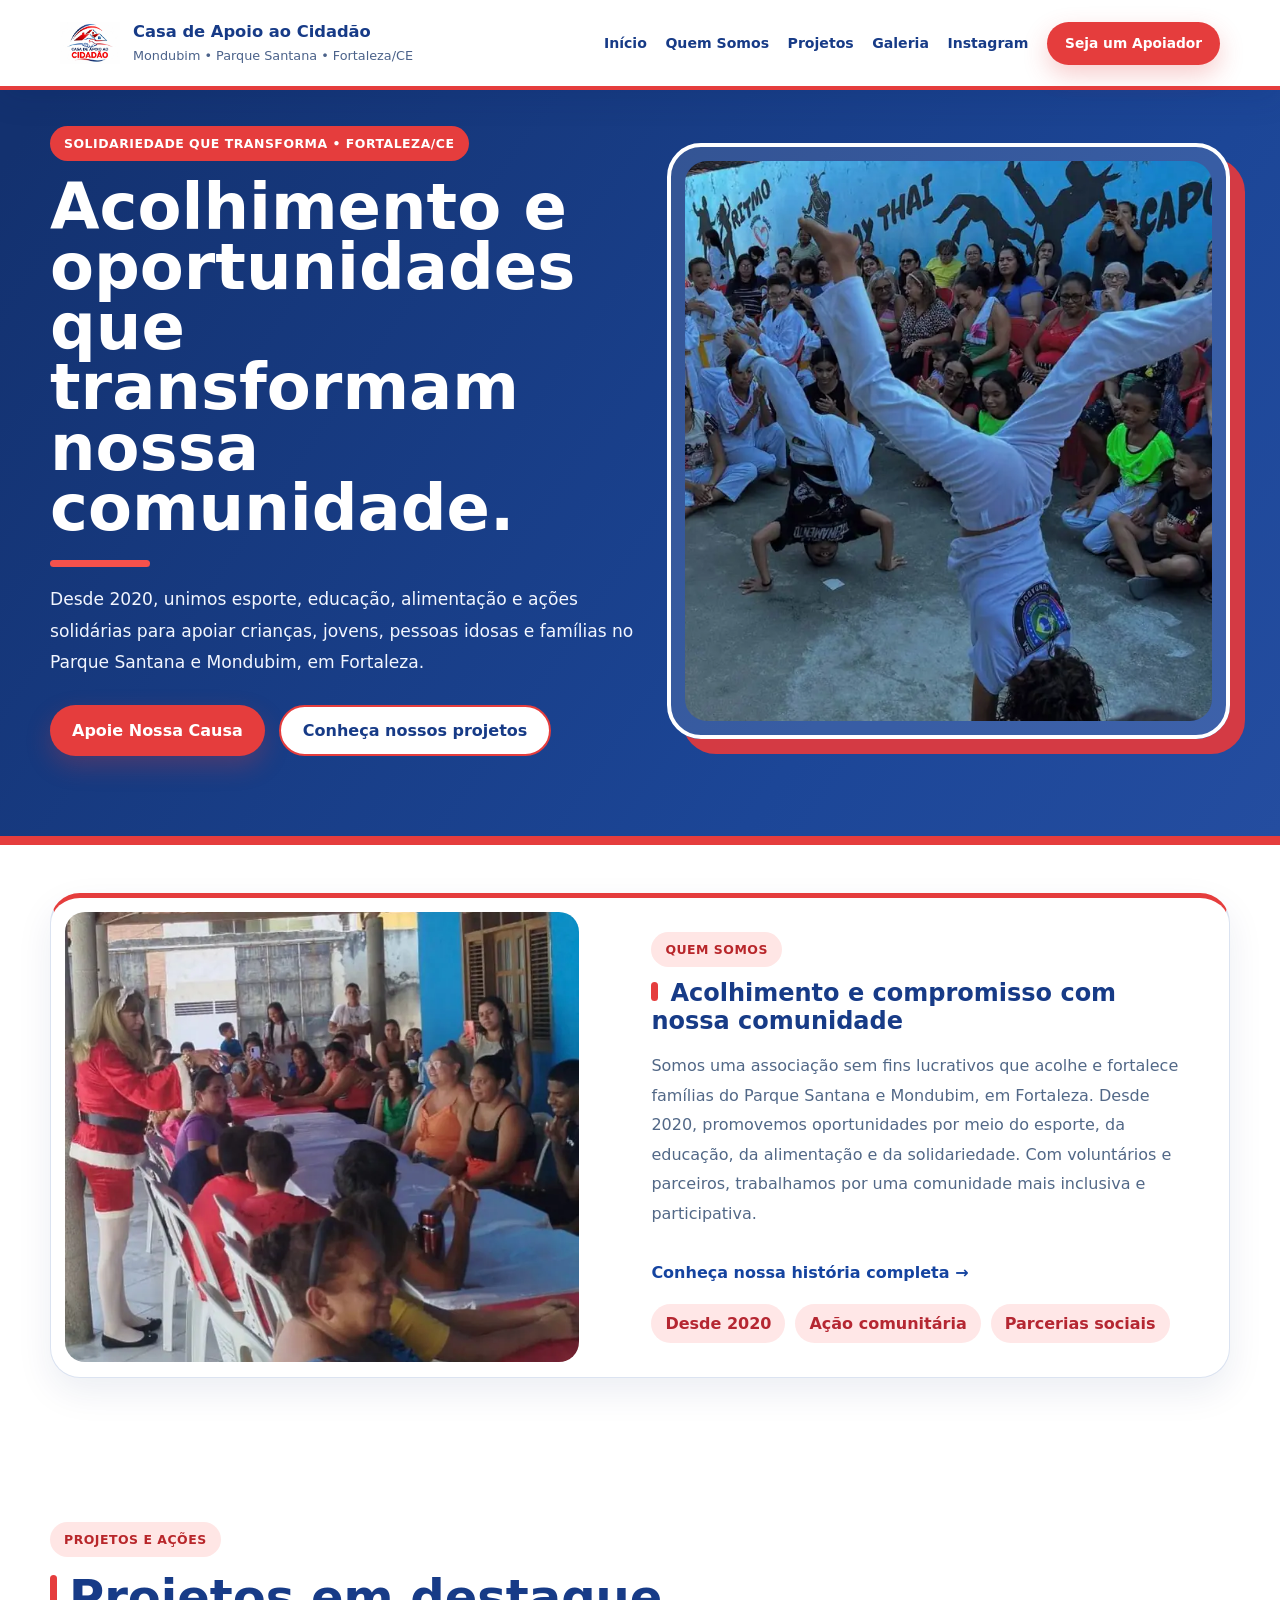
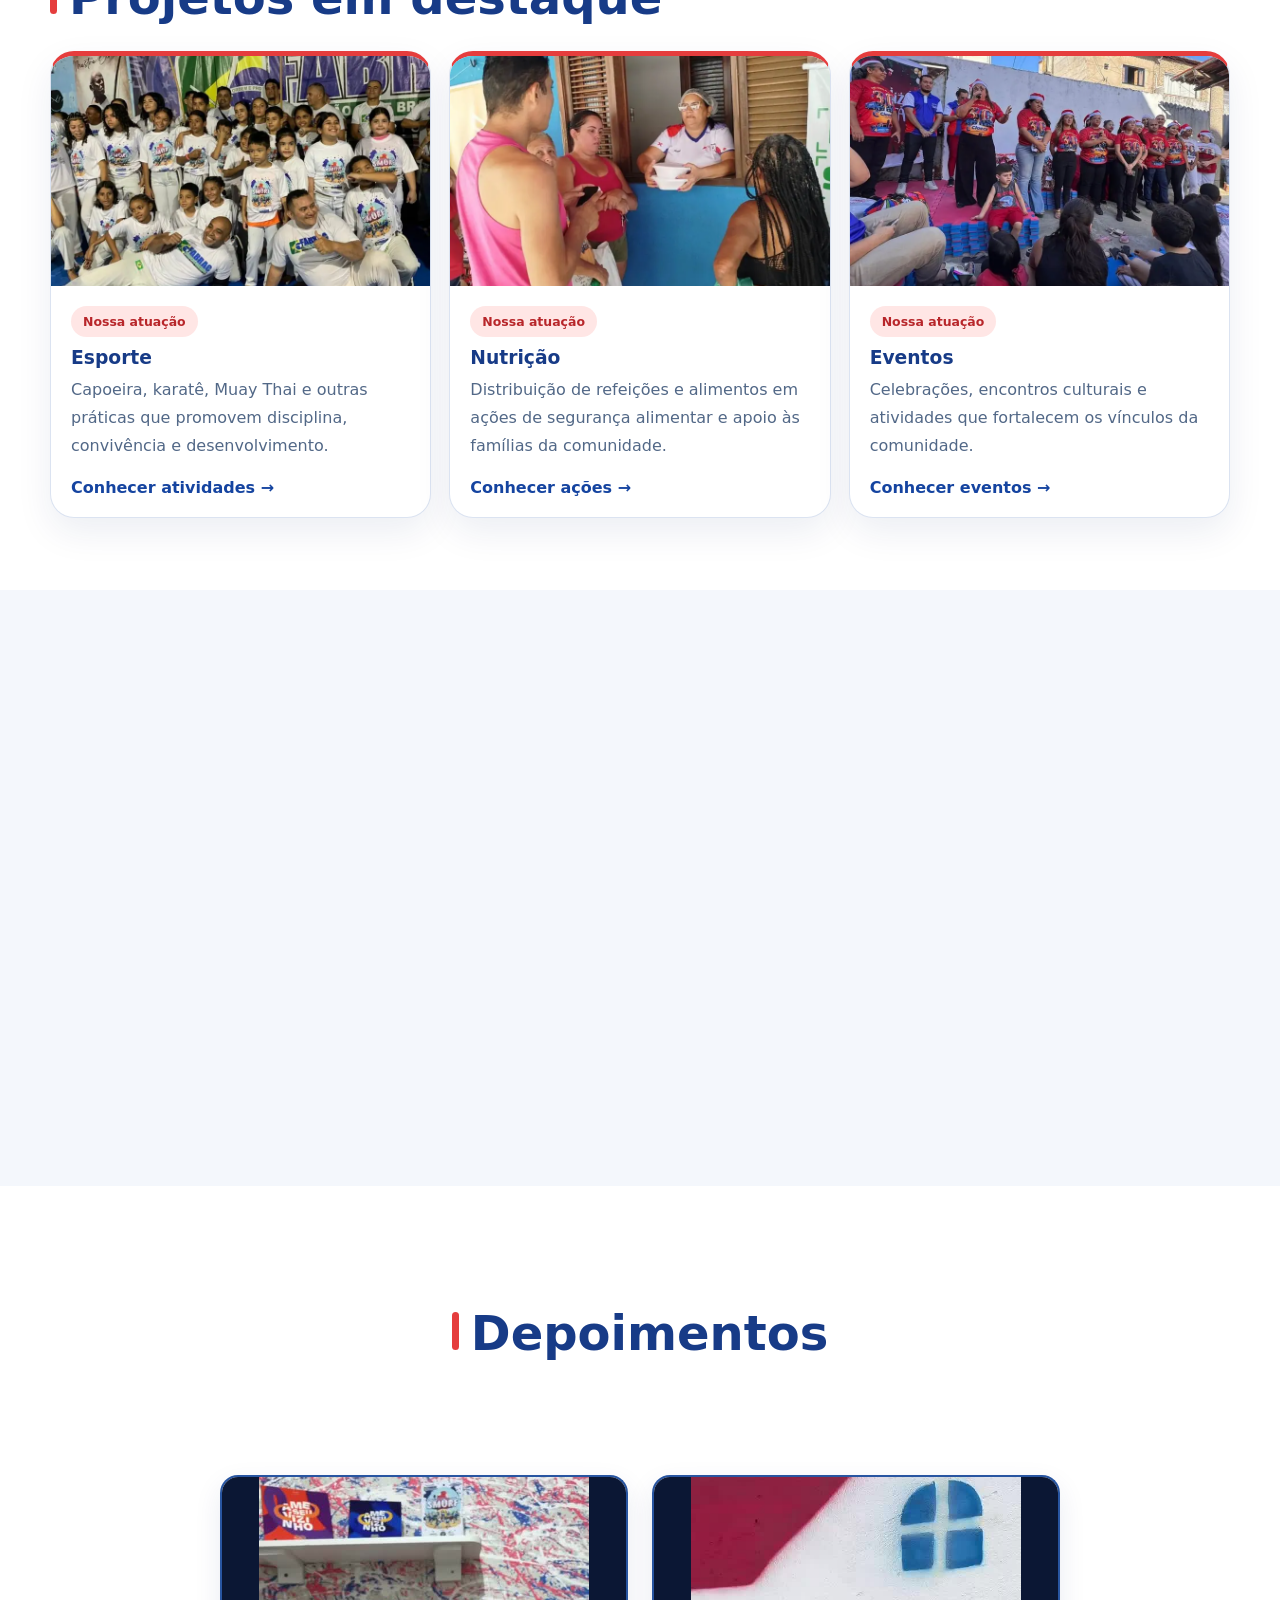
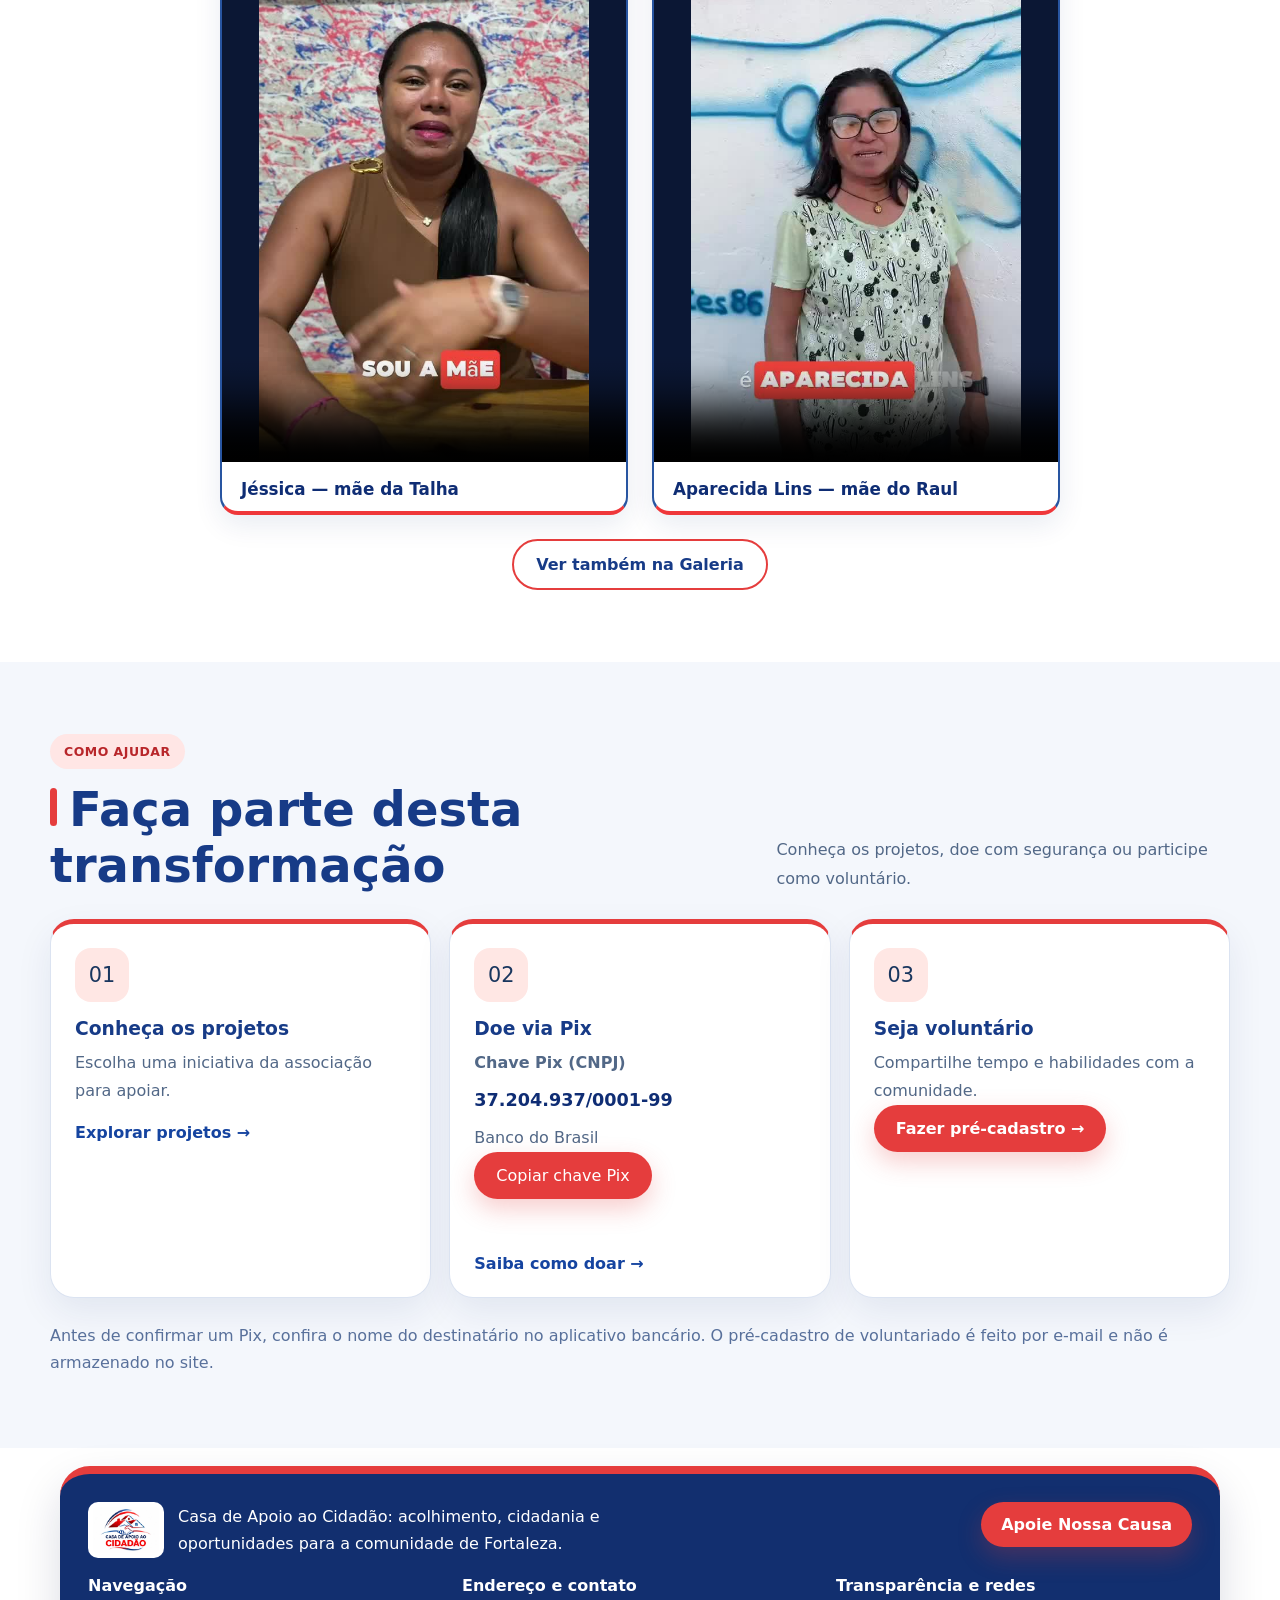
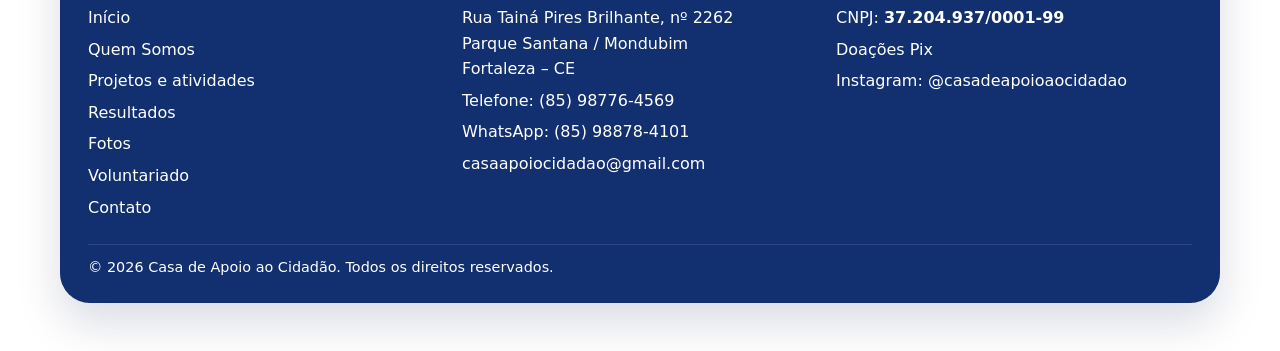
==== index.html @ a43ef3e0 "Configurar favicon da Casa de Apoio na página" ====
<!DOCTYPE html>

<html lang="pt-BR"><head><meta charset="utf-8"/><meta http-equiv="Content-Security-Policy" content="default-src 'none'; base-uri 'self'; object-src 'none'; frame-src 'none'; form-action 'none'; script-src 'self'; style-src 'self' 'unsafe-inline' https://fonts.googleapis.com; font-src 'self' https://fonts.gstatic.com; img-src 'self' data:; connect-src 'none'; media-src 'self'; manifest-src 'self'; upgrade-insecure-requests"><meta content="width=device-width,initial-scale=1.0" name="viewport"/><title>Casa de Apoio ao Cidadão | Fortaleza — CE</title><link href="https://fonts.googleapis.com" rel="preconnect"/><link crossorigin="" href="https://fonts.gstatic.com" rel="preconnect"/><link href="https://fonts.googleapis.com/css2?family=Inter:wght@400;500;600;700;800&amp;display=swap" rel="stylesheet"/><link rel="stylesheet" href="assets/css/index.css"><style>
/* Ajustes exclusivos da página inicial: cabeçalho branco e logotipo ampliado. */
.home-page .header{background:#fff;border-bottom:1px solid #e3e9f3;backdrop-filter:none;box-shadow:0 4px 18px rgba(15,45,116,.07)}
.home-page .header-inner{padding:10px 0;min-height:92px}
.home-page .brand img{width:108px;height:76px;object-fit:contain;background:transparent;padding:0;border-radius:0;flex-shrink:0}
.home-page .brand-title{color:#0f2d74}
.home-page .brand-sub{color:#52688e}
.home-page .header .nav a:not(.btn){color:#0f2d74;opacity:1}
.home-page .header .nav a.btn-primary{color:#fff}
.home-page .nav-toggle{color:#0f2d74;background:#eef3fc;border:1px solid #cbd8ee}
@media(max-width:960px){.home-page .header .nav{background:#fff;border:1px solid #e3e9f3;box-shadow:0 18px 36px rgba(15,45,116,.15)}}
@media(max-width:760px){.home-page .brand img{width:82px;height:62px}.home-page .header-inner{min-height:76px}.home-page .brand-title{font-size:.94rem}.home-page .brand-sub{font-size:.72rem}}
@media(max-width:390px){.home-page .brand{gap:8px}.home-page .brand img{width:66px;height:54px}.home-page .brand-sub{font-size:.65rem}}

/* Depoimentos em vídeo: seção exibida logo após os resultados da página inicial. */
.testimonials-section{background:#153b85;color:#fff}
.testimonials-section .section-head{display:block;max-width:820px;margin:0 auto 28px;text-align:center}
.testimonials-section .section-head h2,.testimonials-section .section-head p,.testimonials-section .section-head .eyebrow{color:#fff}
.testimonials-section .section-head .eyebrow{opacity:.9}
.testimonials-section .testimonials-more .btn{background:#fff;color:#153b85;border-color:#fff}
.testimonials-section .testimonials-more .btn:hover{background:#e9f1ff;color:#0f2d74}
.testimonials-section .section-head{max-width:820px;margin:0 auto 28px;text-align:center}
.testimonials-section .section-head h2{color:#0f2d74}
.testimonials-grid{display:grid;grid-template-columns:repeat(2,minmax(0,1fr));gap:24px}
.testimonial-card{overflow:hidden;background:#fff;border:2px solid #2855a1;border-bottom:4px solid #ef373a;border-radius:18px;box-shadow:0 10px 28px rgba(15,45,116,.09)}
.testimonial-video{aspect-ratio:16/9;background:#0b1734}
.testimonial-video iframe{display:block;width:100%;height:100%;border:0}
.testimonial-card h3{margin:0;padding:17px 19px 12px;color:#0f2d74;font-size:1.05rem}
.testimonial-actions{padding:0 19px 18px}
.testimonial-watch{min-height:48px;display:flex;align-items:center;justify-content:center;gap:8px;border-radius:12px;background:#0f2d74;color:#fff;font-weight:800;text-align:center;padding:12px 18px;touch-action:manipulation;-webkit-tap-highlight-color:rgba(239,55,58,.2)}
.testimonial-watch:focus-visible{outline:3px solid #ef373a;outline-offset:3px}
.testimonials-more{text-align:center;margin:24px 0 0}
.testimonial-actions{display:grid;gap:10px}
.testimonial-expand{min-height:46px;display:flex;align-items:center;justify-content:center;gap:8px;border:2px solid #0f2d74;border-radius:12px;background:#fff;color:#0f2d74;font-weight:800;text-align:center;padding:10px 16px;touch-action:manipulation;-webkit-tap-highlight-color:rgba(239,55,58,.2)}
.testimonial-expand:focus-visible{outline:3px solid #ef373a;outline-offset:3px}
@media(max-width:720px){.testimonials-grid{grid-template-columns:1fr;gap:18px}.testimonial-video{aspect-ratio:9/16}.testimonial-card h3{font-size:1.08rem}.testimonial-watch,.testimonial-expand{min-height:54px;font-size:1rem}}
</style><link rel="stylesheet" href="assets/css/site-menu.css">
<link rel="stylesheet" href="assets/css/layout-unificado.css"><link rel="stylesheet" href="assets/css/rodape-padrao.css"><link rel="stylesheet" href="assets/css/depoimentos.css"><link rel="icon" type="image/svg+xml" href="favicon.svg"><link rel="shortcut icon" href="favicon.svg"></head>
<body class="home-page"><header class="header site-header"><div class="container header-inner site-header-inner"><a class="brand site-brand" href="index.html" aria-current="page"><img alt="Logo Casa de Apoio ao Cidadão" src="[data-uri]"/><div><div class="brand-title">Casa de Apoio ao Cidadão</div><div class="brand-sub">Mondubim • Parque Santana • Fortaleza/CE</div></div></a><button aria-controls="main-navigation" aria-expanded="false" aria-label="Abrir menu" class="nav-toggle site-menu-toggle" type="button">☰</button><nav class="nav site-nav" id="main-navigation" aria-label="Navegação principal"><a href="index.html">Início</a><a href="quem-somos.html">Quem Somos</a><a href="atividades.html">Projetos</a><a href="album.html">Galeria</a><a href="https://www.instagram.com/casadeapoioaocidadao" target="_blank" rel="noopener noreferrer" aria-label="Instagram da Casa de Apoio ao Cidadão (abre em nova aba)">Instagram</a><a href="apoiador.html" class="btn btn-primary site-cta">Seja um Apoiador</a></nav></div></header><main><section class="hero"><div class="container hero-grid"><div class="hero-copy reveal show"><span class="eyebrow">SOLIDARIEDADE QUE TRANSFORMA • FORTALEZA/CE</span><h1>Acolhimento e oportunidades que transformam nossa comunidade.</h1><p>Desde 2020, unimos esporte, educação, alimentação e ações solidárias para apoiar crianças, jovens, pessoas idosas e famílias no Parque Santana e Mondubim, em Fortaleza.</p><div class="hero-actions"><a class="btn btn-primary" href="apoiador.html">Apoie Nossa Causa</a><a class="btn btn-secondary" href="atividades.html">Conheça nossos projetos</a></div></div><div class="hero-visual reveal show"><img alt="Imagem destaque da Casa de Apoio" src="[data-uri]"/></div></div></section><section class="section about" id="historia"><div class="container panel about-grid"><div class="about-media reveal"><img alt="Foto institucional da Casa de Apoio" src="[data-uri]"/></div><div class="about-copy reveal"><span class="light-eyebrow">QUEM SOMOS</span><h2>Acolhimento e compromisso com nossa comunidade</h2><p>Somos uma associação sem fins lucrativos que acolhe e fortalece famílias do Parque Santana e Mondubim, em Fortaleza. Desde 2020, promovemos oportunidades por meio do esporte, da educação, da alimentação e da solidariedade. Com voluntários e parceiros, trabalhamos por uma comunidade mais inclusiva e participativa.</p><a class="card-link" href="quem-somos.html">Conheça nossa história completa →</a><div class="chips">
<span class="chip">Desde 2020</span><span class="chip">Ação comunitária</span><span class="chip">Parcerias sociais</span>
</div></div></div></section><section class="section" id="projetos"><div class="container"><div class="section-head reveal"><div><span class="light-eyebrow">PROJETOS E AÇÕES</span><h2>Projetos em destaque</h2></div></div><div class="cards3"><article class="project-card reveal"><img alt="Práticas esportivas com crianças e adolescentes" src="[data-uri]"/><div class="project-body"><span class="project-pill">Nossa atuação</span><h3>Esporte</h3><p>Capoeira, karatê, Muay Thai e outras práticas que promovem disciplina, convivência e desenvolvimento.</p><a class="card-link" href="atividades.html#esporte">Conhecer atividades →</a></div></article>
<article class="project-card reveal"><img alt="Distribuição de refeições à comunidade" src="[data-uri]"/><div class="project-body"><span class="project-pill">Nossa atuação</span><h3>Nutrição</h3><p>Distribuição de refeições e alimentos em ações de segurança alimentar e apoio às famílias da comunidade.</p><a class="card-link" href="atividades.html#alimentacao">Conhecer ações →</a></div></article>
<article class="project-card reveal"><img alt="Evento cultural comunitário da Casa de Apoio" src="[data-uri]"/><div class="project-body"><span class="project-pill">Nossa atuação</span><h3>Eventos</h3><p>Celebrações, encontros culturais e atividades que fortalecem os vínculos da comunidade.</p><a class="card-link" href="atividades.html#eventos">Conhecer eventos →</a></div></article>


</div></div></section><section class="section" id="impacto"><div class="container"><div class="impact-band reveal"><div class="impact-grid"><div><span class="eyebrow">RESULTADOS DE AÇÕES • 2025</span><h2>Impacto que se vê em números</h2><p>Resultados gerais documentados de ações realizadas em 2025. Os indicadores reúnem diferentes iniciativas e ainda não representam o balanço anual completo.</p><a class="btn btn-secondary" href="resultados.html">Resultados por ano</a></div><div class="impact-stats"><div class="impact-stat"><strong class="count" data-target="650">650</strong><span>Participações registradas: Dia das Crianças (500), passeio Cidade Mais Infância (100) e sessão de cinema (50). Não corresponde a pessoas únicas.</span></div><div class="impact-stat"><strong class="count" data-target="250">250</strong><span>Cestas básicas distribuídas na ação Ame Seu Vizinho</span></div><div class="impact-stat"><strong class="count" data-target="230">230</strong><span>Kits entregues na Páscoa Solidária</span></div><div class="impact-stat"><strong class="count" data-target="25">25</strong><span>Mulheres participantes das oficinas de culinária</span></div></div></div></div></div></section><section class="section testimonials-section" id="depoimentos" aria-labelledby="depoimentos-title"><div class="container"><div class="section-head reveal"><span class="eyebrow">VOZES DA COMUNIDADE</span><h2 id="depoimentos-title">Depoimentos</h2><p>Um espaço dedicado às histórias e experiências dos moradores do Mondubim que tiveram suas vidas transformadas pelas iniciativas da Casa de Apoio ao Cidadão.</p></div><div class="testimonials-grid"><article class="testimonial-card reveal"><div class="testimonial-video"><video controls playsinline preload="metadata" poster="assets/videos/jessica.jpg" aria-label="Depoimento de Jéssica, mãe da Talha"><source src="assets/videos/jessica.mp4" type="video/mp4">Seu navegador não suporta reprodução de vídeo.</video></div><h3>Jéssica — mãe da Talha</h3></article><article class="testimonial-card reveal"><div class="testimonial-video"><video controls playsinline preload="metadata" poster="assets/videos/aparecida-lins.jpg" aria-label="Depoimento de Aparecida Lins, mãe do Raul"><source src="assets/videos/aparecida-lins.mp4" type="video/mp4">Seu navegador não suporta reprodução de vídeo.</video></div><h3>Aparecida Lins — mãe do Raul</h3></article></div><p class="testimonials-more"><a class="btn btn-secondary" href="album.html#depoimentos">Ver também na Galeria</a></p></div></section><section class="section" id="como-ajudar"><div class="container"><div class="section-head reveal"><div><span class="light-eyebrow">COMO AJUDAR</span><h2>Faça parte desta transformação</h2></div><p>Conheça os projetos, doe com segurança ou participe como voluntário.</p></div><div class="cards3">
<article class="area-card reveal"><div class="area-icon">01</div><h3>Conheça os projetos</h3><p>Escolha uma iniciativa da associação para apoiar.</p><a class="card-link" href="atividades.html">Explorar projetos →</a></article>
<article class="area-card reveal"><div class="area-icon">02</div><h3>Doe via Pix</h3><p><strong>Chave Pix (CNPJ)</strong><br><span class="pix-key">37.204.937/0001-99</span><br>Banco do Brasil</p><button class="btn btn-primary copy-pix" type="button" id="copiar-pix">Copiar chave Pix</button><p class="pix-feedback" id="pix-status" role="status" aria-live="polite"></p><a class="card-link" href="apoiador.html">Saiba como doar →</a></article>
<article class="area-card reveal"><div class="area-icon">03</div><h3>Seja voluntário</h3><p>Compartilhe tempo e habilidades com a comunidade.</p><a class="btn btn-primary" href="voluntariado.html">Fazer pré-cadastro →</a></article>
</div><p class="help-note">Antes de confirmar um Pix, confira o nome do destinatário no aplicativo bancário. O pré-cadastro de voluntariado é feito por e-mail e não é armazenado no site.</p></div></section></main><footer class="footer"><div class="container footer-card reveal"><div class="footer-top"><div class="footer-brand"><img alt="Logo Casa de Apoio" src="[data-uri]"/><p>Casa de Apoio ao Cidadão: acolhimento, cidadania e oportunidades para a comunidade de Fortaleza.</p></div><a class="btn btn-primary" href="apoiador.html">Apoie Nossa Causa</a></div><div class="footer-links"><div><h4>Navegação</h4><a href="index.html">Início</a><a href="quem-somos.html">Quem Somos</a><a href="atividades.html">Projetos e atividades</a><a href="resultados.html">Resultados</a><a href="album.html">Fotos</a><a href="voluntariado.html">Voluntariado</a><a href="contato.html">Contato</a></div><div><h4>Endereço e contato</h4><p>Rua Tainá Pires Brilhante, nº 2262<br>Parque Santana / Mondubim<br>Fortaleza – CE</p><a href="tel:+5585987764569">Telefone: (85) 98776-4569</a><a href="https://wa.me/5585988784101" target="_blank" rel="noopener noreferrer">WhatsApp: (85) 98878-4101</a><a href="mailto:casaapoiocidadao@gmail.com">casaapoiocidadao@gmail.com</a></div><div><h4>Transparência e redes</h4><p>CNPJ: <strong>37.204.937/0001-99</strong></p><a href="apoiador.html">Doações Pix</a><a href="https://www.instagram.com/casadeapoioaocidadao" target="_blank" rel="noopener noreferrer">Instagram: @casadeapoioaocidadao</a></div></div><div class="foot-note">© 2026 Casa de Apoio ao Cidadão. Todos os direitos reservados.</div></div></footer><script defer src="assets/js/index.js"></script><script defer src="assets/js/home-extras.js"></script><script defer src="assets/js/site-menu.js"></script></body></html>
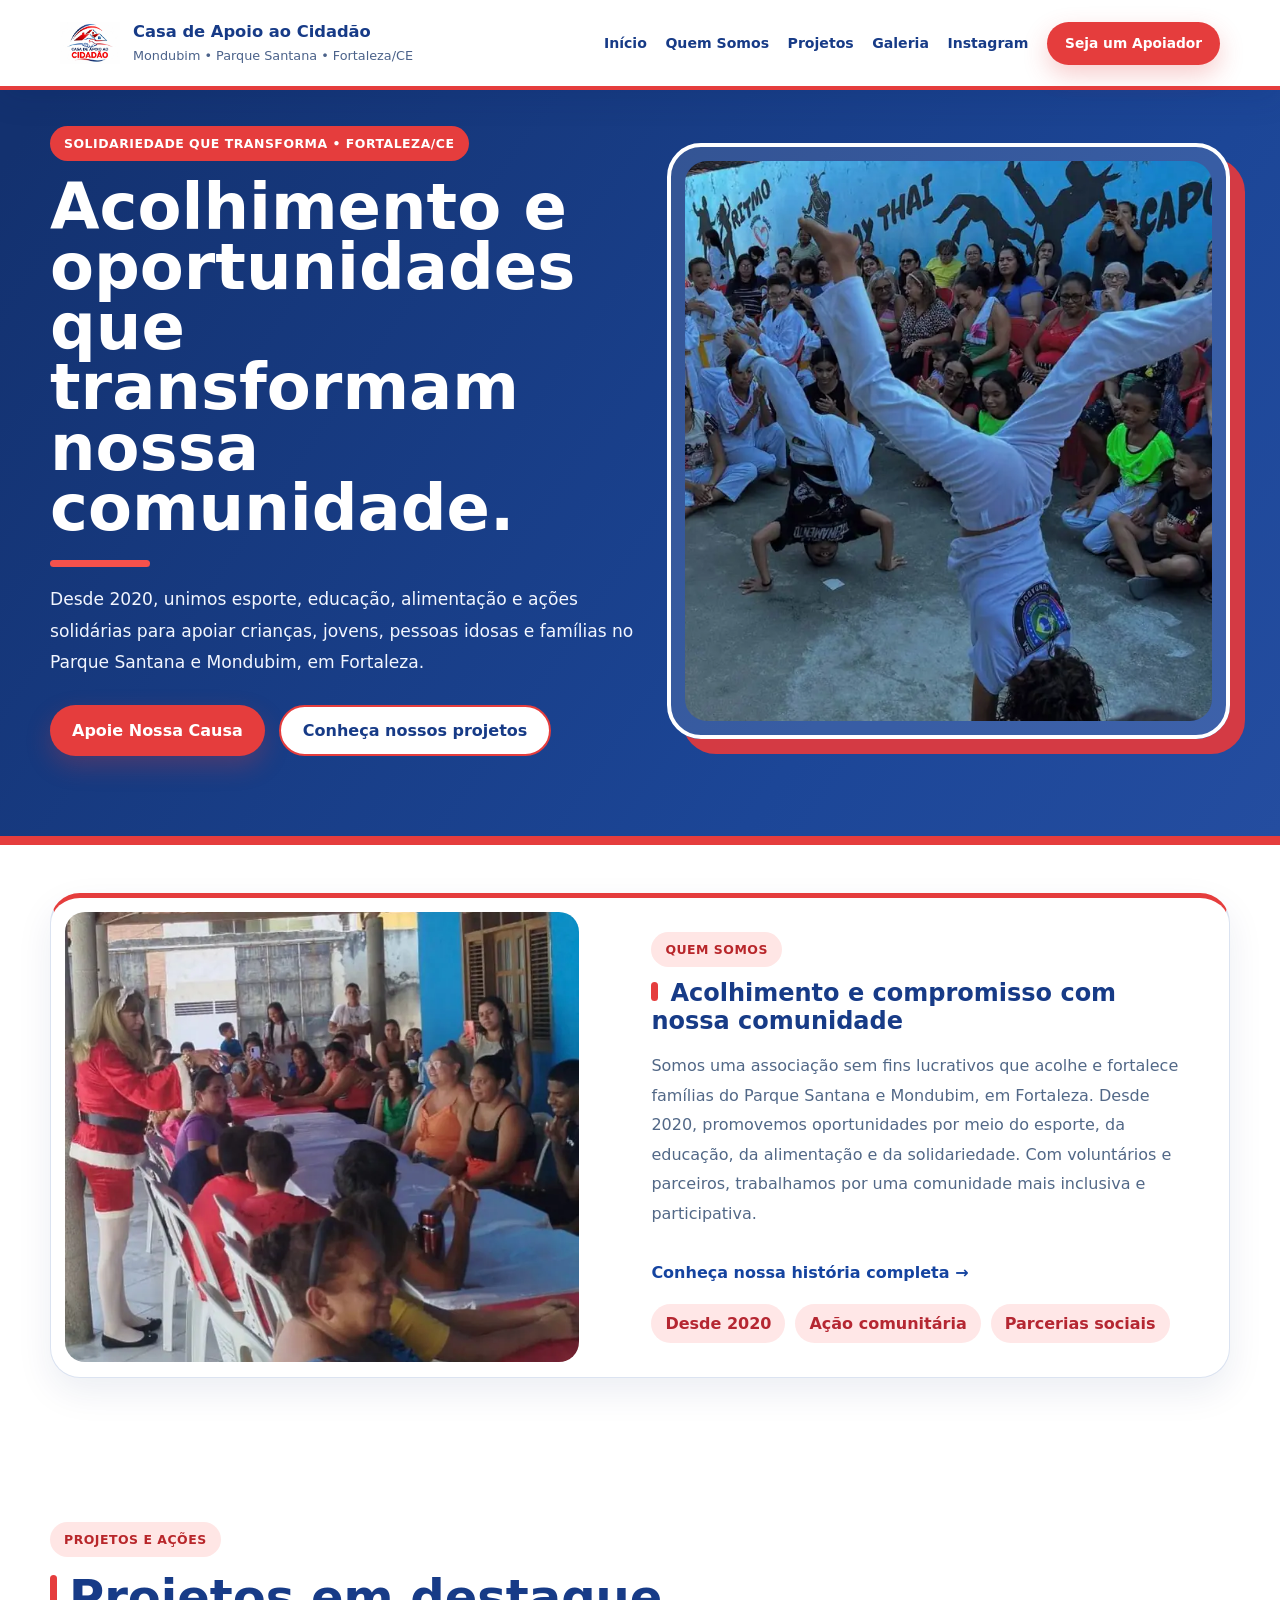
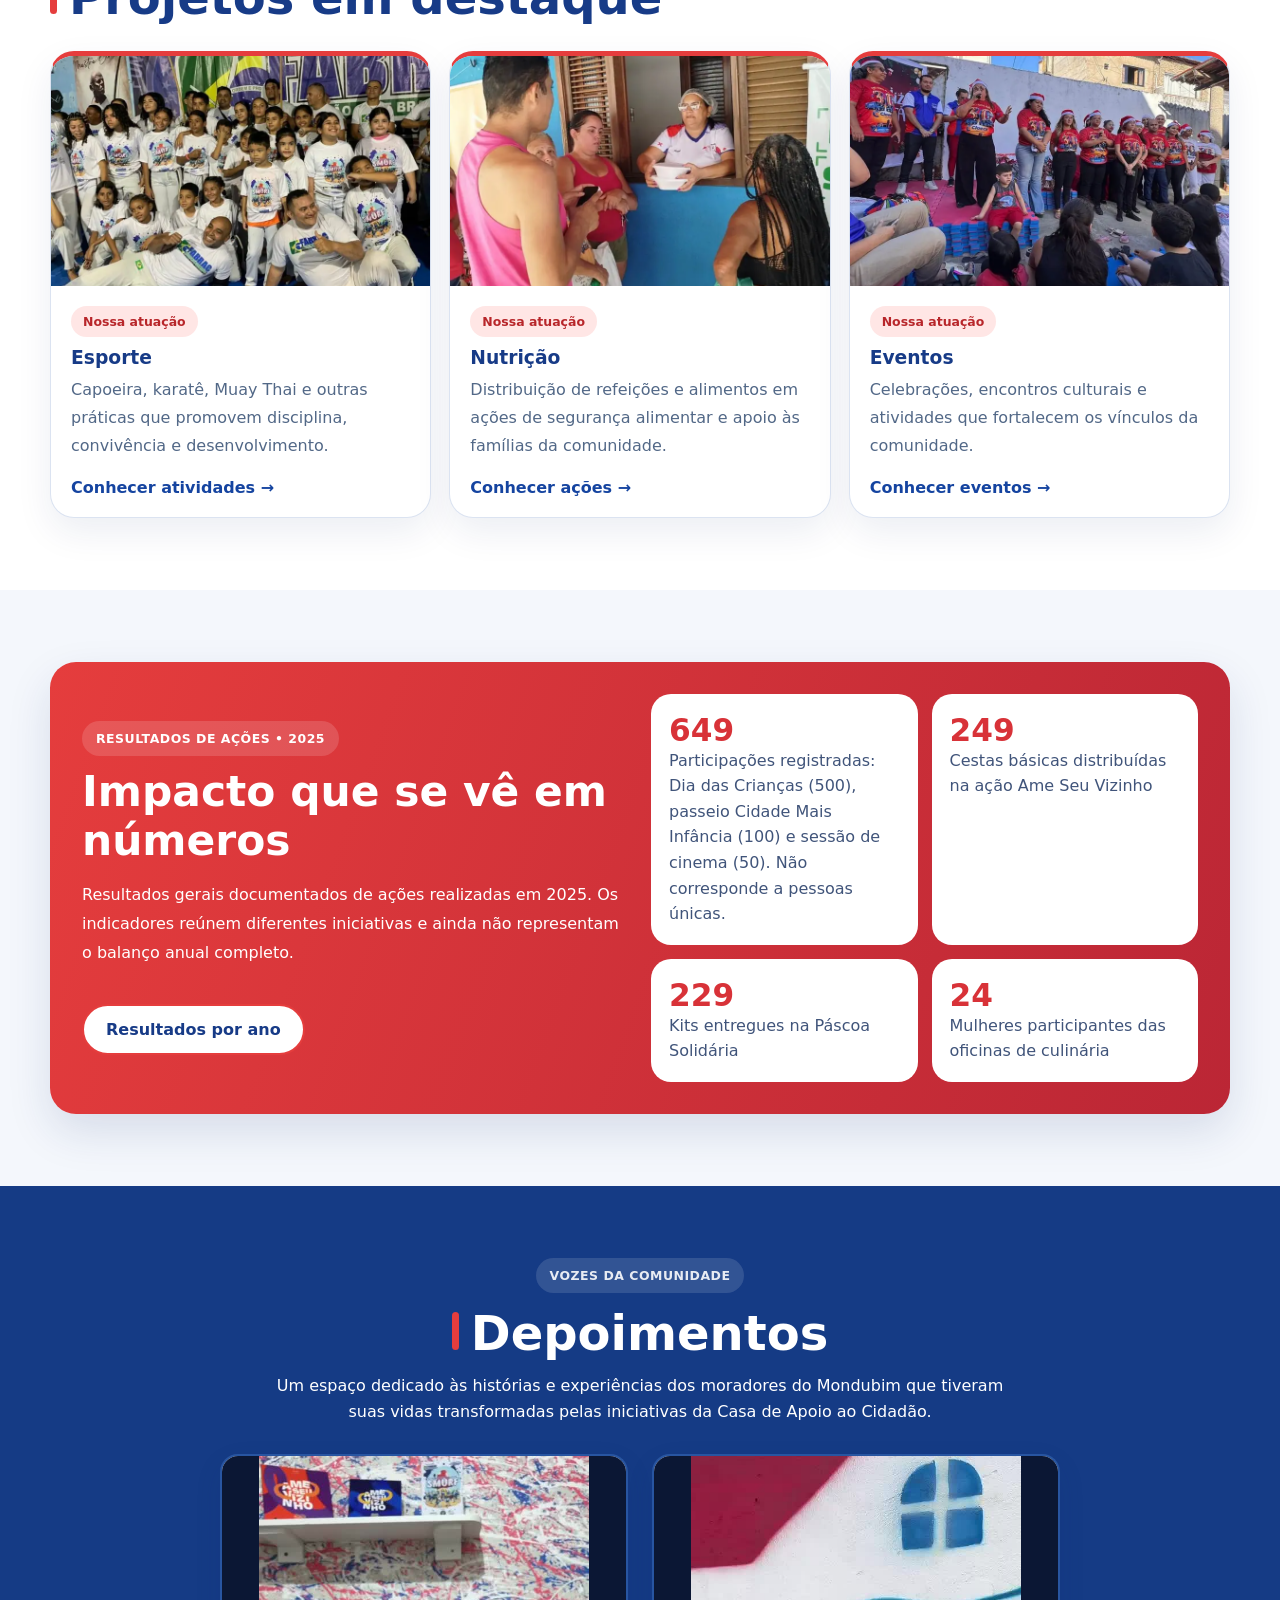
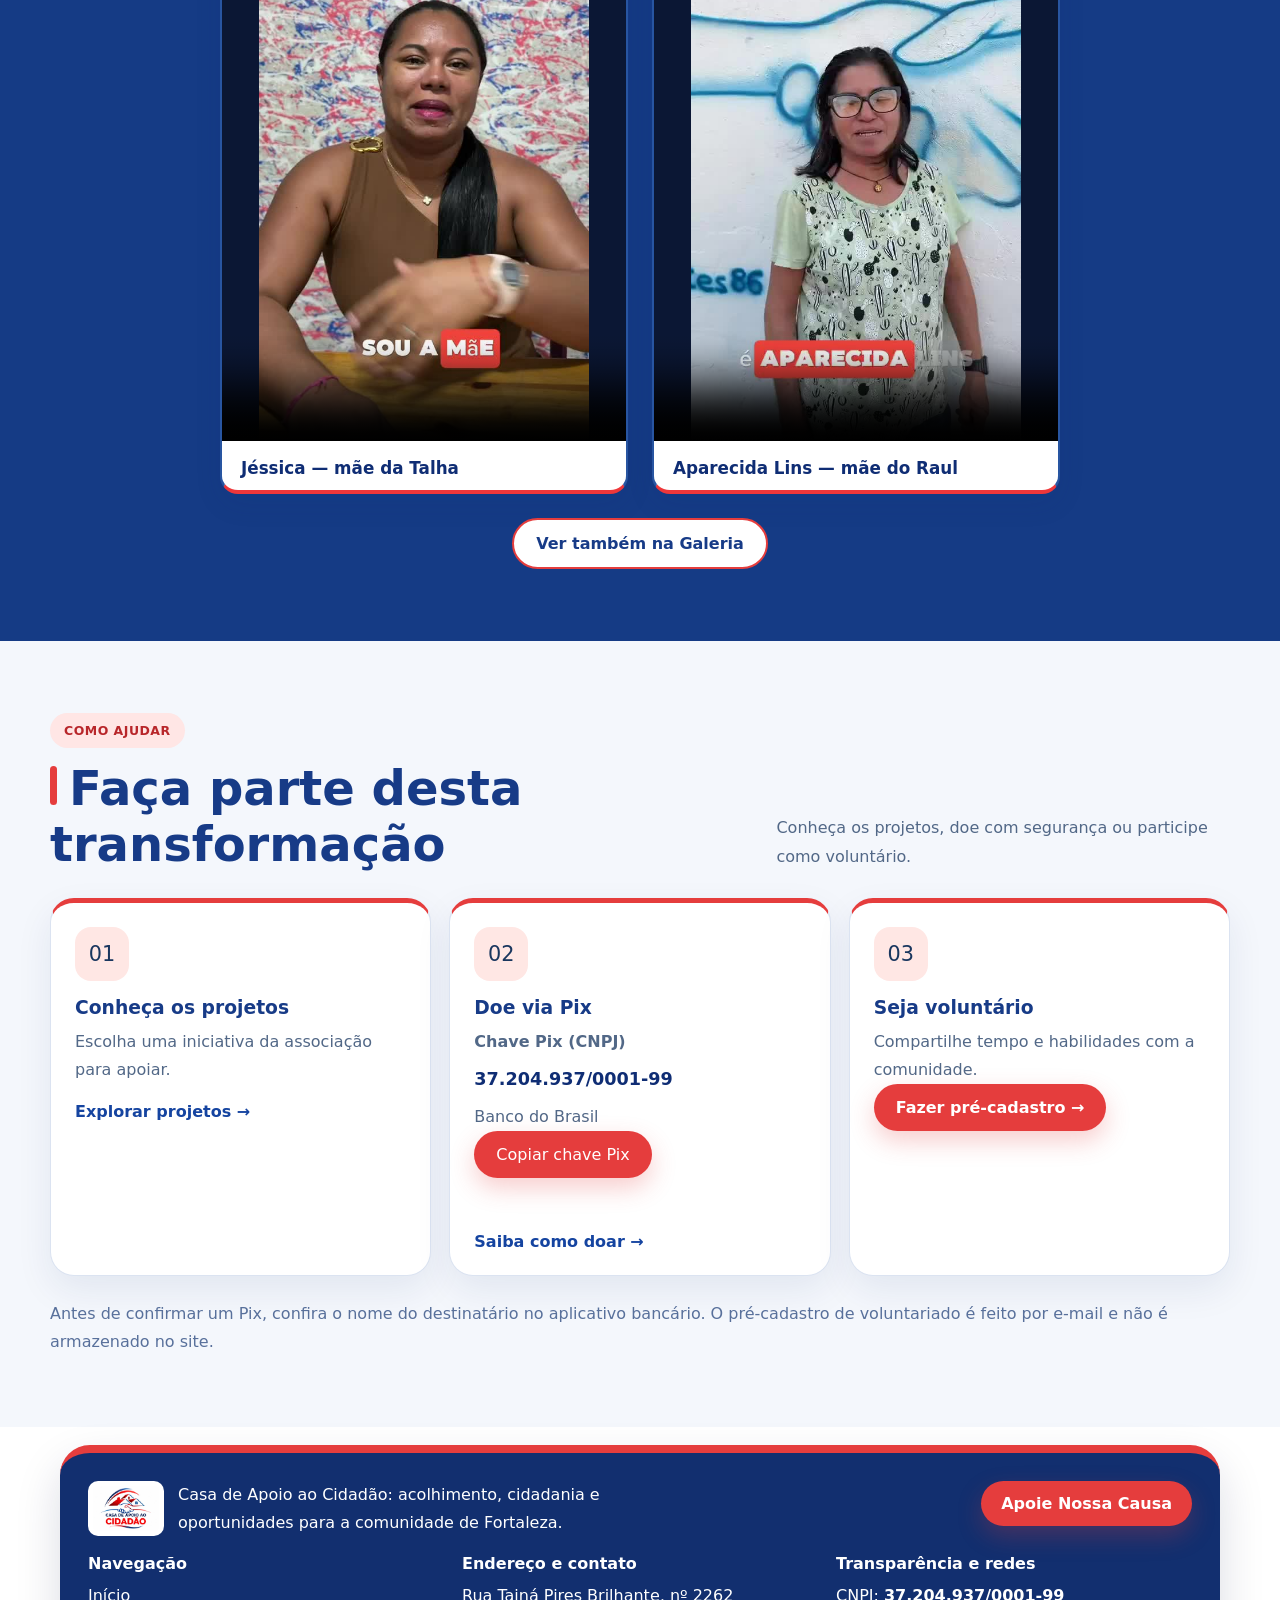
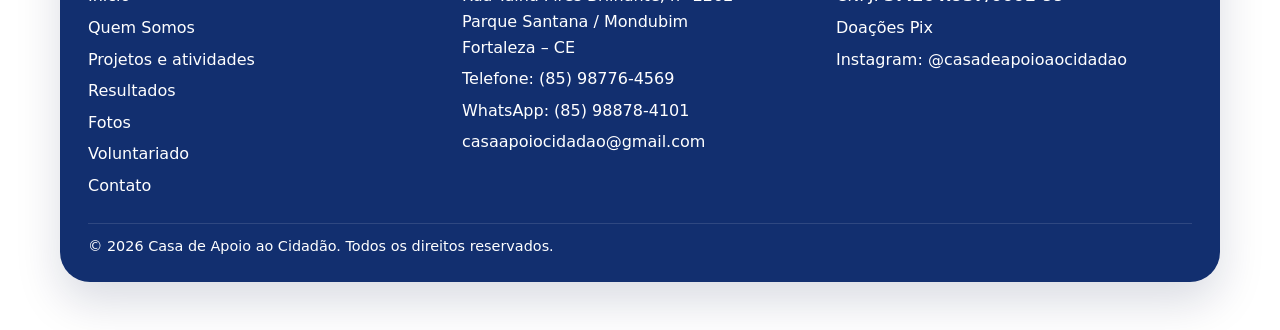
==== commit d550892b: "Corrigir conflito de CSS e garantir fundo azul no mural Depoimentos" ====
--- a/index.html
+++ b/index.html
@@ -22,7 +22,7 @@
 .testimonials-section .testimonials-more .btn{background:#fff;color:#153b85;border-color:#fff}
 .testimonials-section .testimonials-more .btn:hover{background:#e9f1ff;color:#0f2d74}
 .testimonials-section .section-head{max-width:820px;margin:0 auto 28px;text-align:center}
-.testimonials-section .section-head h2{color:#0f2d74}
+/* Título de depoimentos utiliza branco sobre fundo azul. */
 .testimonials-grid{display:grid;grid-template-columns:repeat(2,minmax(0,1fr));gap:24px}
 .testimonial-card{overflow:hidden;background:#fff;border:2px solid #2855a1;border-bottom:4px solid #ef373a;border-radius:18px;box-shadow:0 10px 28px rgba(15,45,116,.09)}
 .testimonial-video{aspect-ratio:16/9;background:#0b1734}
@@ -36,6 +36,13 @@
 .testimonial-expand{min-height:46px;display:flex;align-items:center;justify-content:center;gap:8px;border:2px solid #0f2d74;border-radius:12px;background:#fff;color:#0f2d74;font-weight:800;text-align:center;padding:10px 16px;touch-action:manipulation;-webkit-tap-highlight-color:rgba(239,55,58,.2)}
 .testimonial-expand:focus-visible{outline:3px solid #ef373a;outline-offset:3px}
 @media(max-width:720px){.testimonials-grid{grid-template-columns:1fr;gap:18px}.testimonial-video{aspect-ratio:9/16}.testimonial-card h3{font-size:1.08rem}.testimonial-watch,.testimonial-expand{min-height:54px;font-size:1rem}}
+
+/* Identidade azul do mural de depoimentos: prevalece sobre estilos gerais. */
+.home-page section#depoimentos.testimonials-section{background:#153b85!important;color:#fff!important}
+.home-page section#depoimentos .section-head,.home-page section#depoimentos .section-head h2,.home-page section#depoimentos .section-head p,.home-page section#depoimentos .section-head .eyebrow{color:#fff!important}
+.home-page section#depoimentos .section-head{display:block;text-align:center}
+.home-page section#depoimentos .section-head p{max-width:740px;margin:12px auto 0;line-height:1.65}
+.home-page section#depoimentos .testimonial-card{background:#fff;color:#0f2d74}
 </style><link rel="stylesheet" href="assets/css/site-menu.css">
 <link rel="stylesheet" href="assets/css/layout-unificado.css"><link rel="stylesheet" href="assets/css/rodape-padrao.css"><link rel="stylesheet" href="assets/css/depoimentos.css"><link rel="icon" type="image/svg+xml" href="favicon.svg"><link rel="shortcut icon" href="favicon.svg"></head>
 <body class="home-page"><header class="header site-header"><div class="container header-inner site-header-inner"><a class="brand site-brand" href="index.html" aria-current="page"><img alt="Logo Casa de Apoio ao Cidadão" src="[data-uri]"/><div><div class="brand-title">Casa de Apoio ao Cidadão</div><div class="brand-sub">Mondubim • Parque Santana • Fortaleza/CE</div></div></a><button aria-controls="main-navigation" aria-expanded="false" aria-label="Abrir menu" class="nav-toggle site-menu-toggle" type="button">☰</button><nav class="nav site-nav" id="main-navigation" aria-label="Navegação principal"><a href="index.html">Início</a><a href="quem-somos.html">Quem Somos</a><a href="atividades.html">Projetos</a><a href="album.html">Galeria</a><a href="https://www.instagram.com/casadeapoioaocidadao" target="_blank" rel="noopener noreferrer" aria-label="Instagram da Casa de Apoio ao Cidadão (abre em nova aba)">Instagram</a><a href="apoiador.html" class="btn btn-primary site-cta">Seja um Apoiador</a></nav></div></header><main><section class="hero"><div class="container hero-grid"><div class="hero-copy reveal show"><span class="eyebrow">SOLIDARIEDADE QUE TRANSFORMA • FORTALEZA/CE</span><h1>Acolhimento e oportunidades que transformam nossa comunidade.</h1><p>Desde 2020, unimos esporte, educação, alimentação e ações solidárias para apoiar crianças, jovens, pessoas idosas e famílias no Parque Santana e Mondubim, em Fortaleza.</p><div class="hero-actions"><a class="btn btn-primary" href="apoiador.html">Apoie Nossa Causa</a><a class="btn btn-secondary" href="atividades.html">Conheça nossos projetos</a></div></div><div class="hero-visual reveal show"><img alt="Imagem destaque da Casa de Apoio" src="[data-uri]"/></div></div></section><section class="section about" id="historia"><div class="container panel about-grid"><div class="about-media reveal"><img alt="Foto institucional da Casa de Apoio" src="[data-uri]"/></div><div class="about-copy reveal"><span class="light-eyebrow">QUEM SOMOS</span><h2>Acolhimento e compromisso com nossa comunidade</h2><p>Somos uma associação sem fins lucrativos que acolhe e fortalece famílias do Parque Santana e Mondubim, em Fortaleza. Desde 2020, promovemos oportunidades por meio do esporte, da educação, da alimentação e da solidariedade. Com voluntários e parceiros, trabalhamos por uma comunidade mais inclusiva e participativa.</p><a class="card-link" href="quem-somos.html">Conheça nossa história completa →</a><div class="chips">
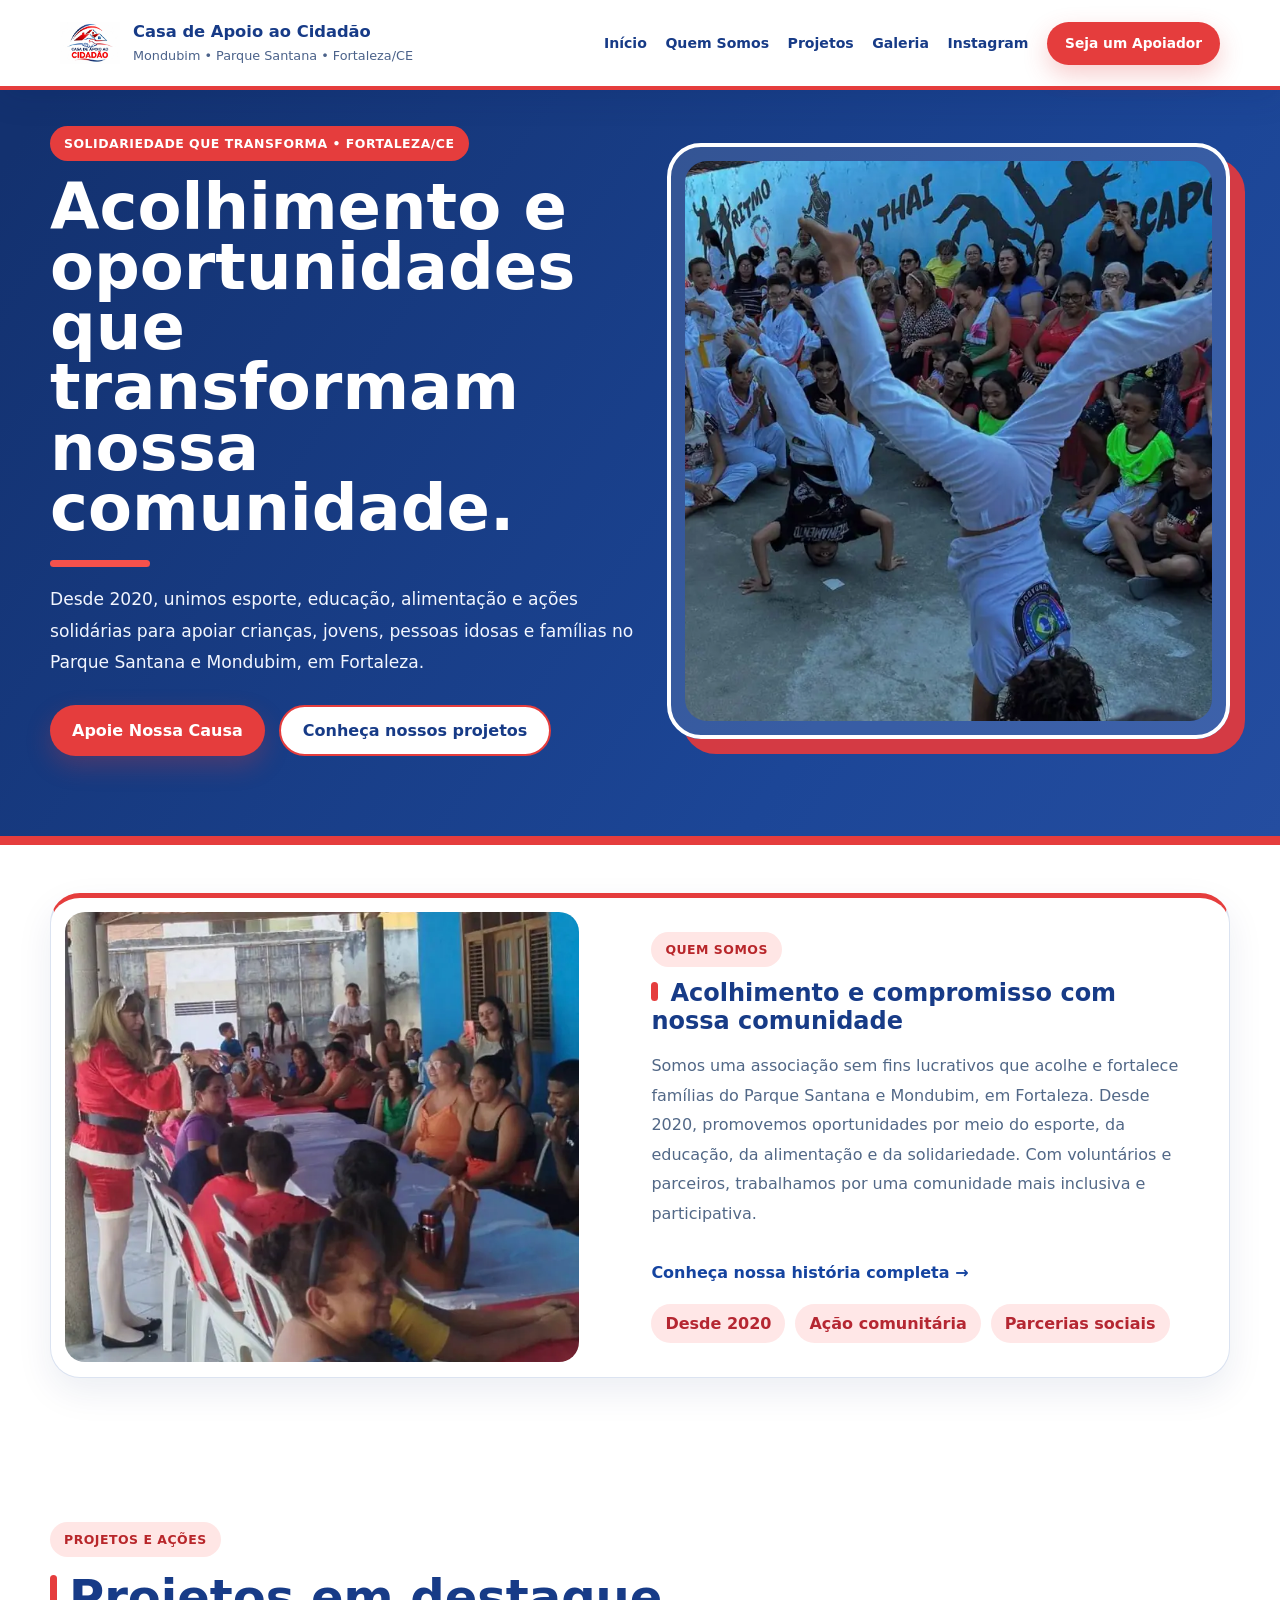
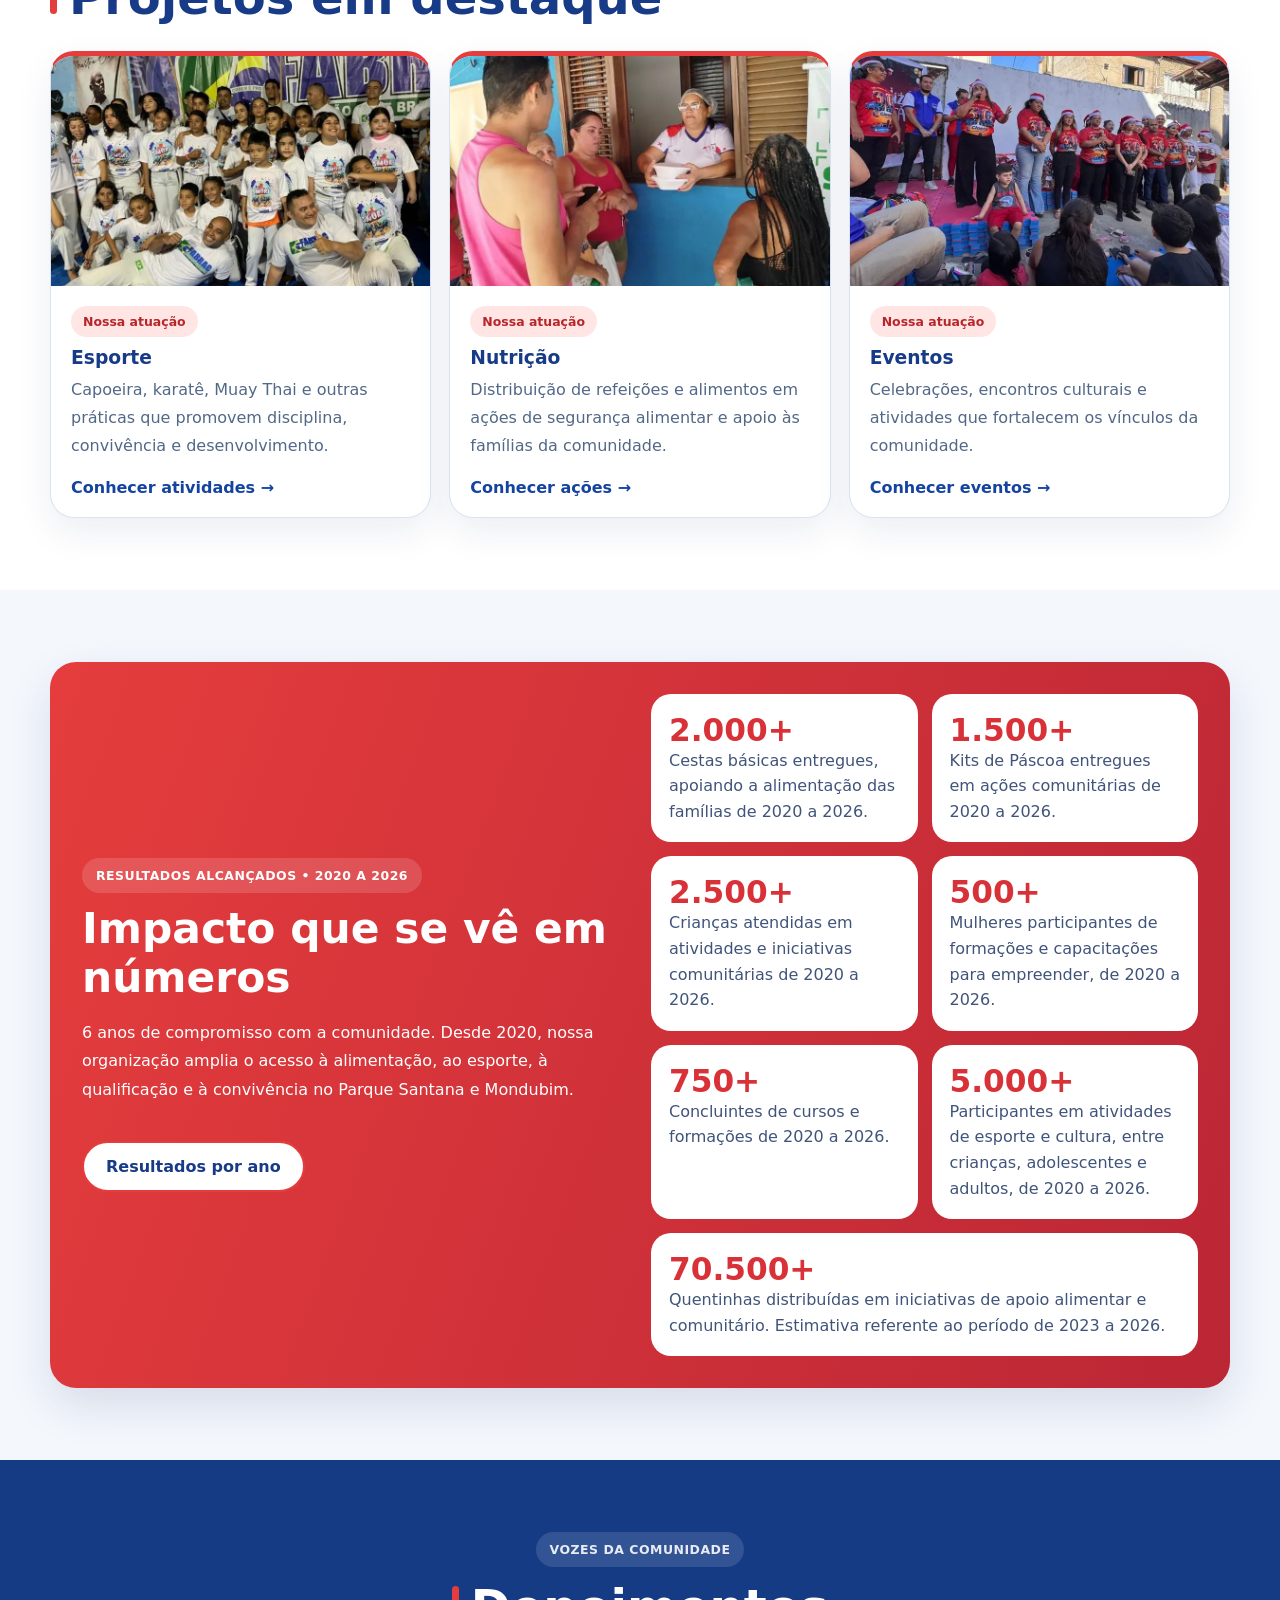
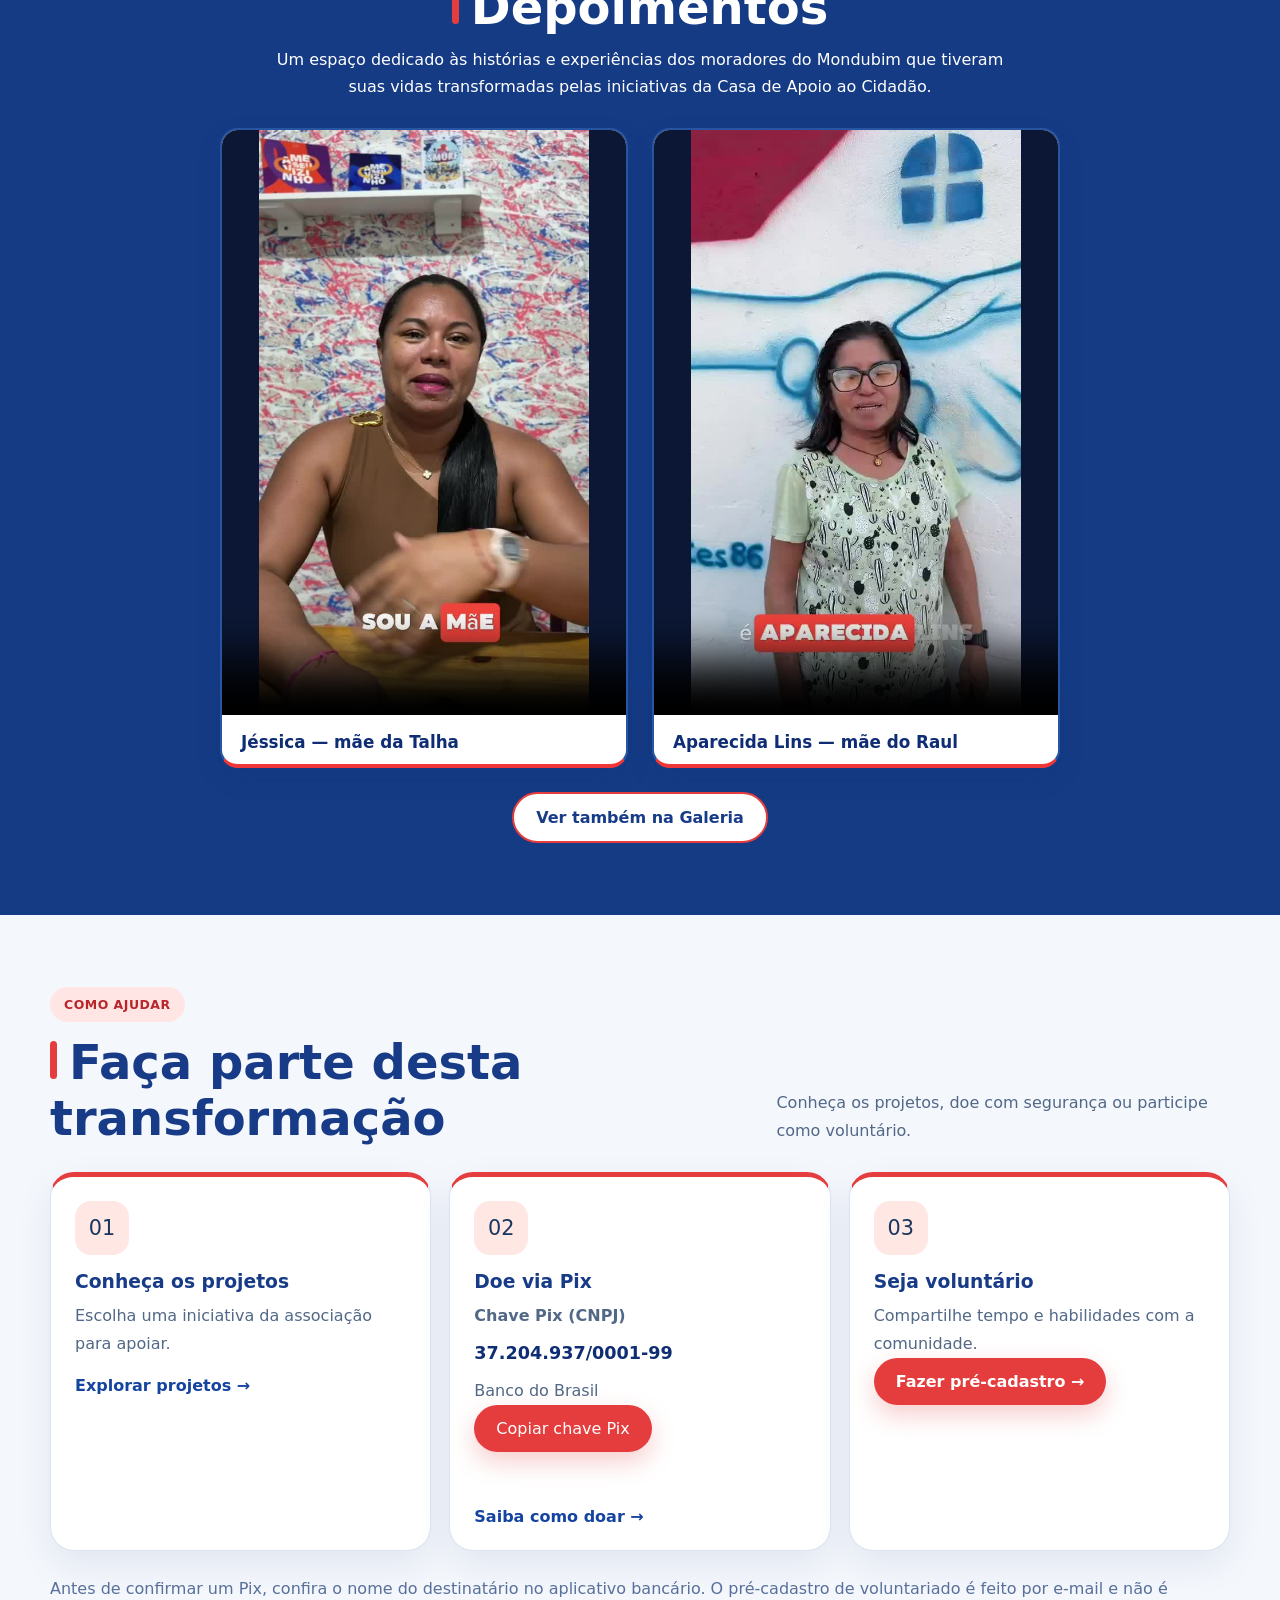
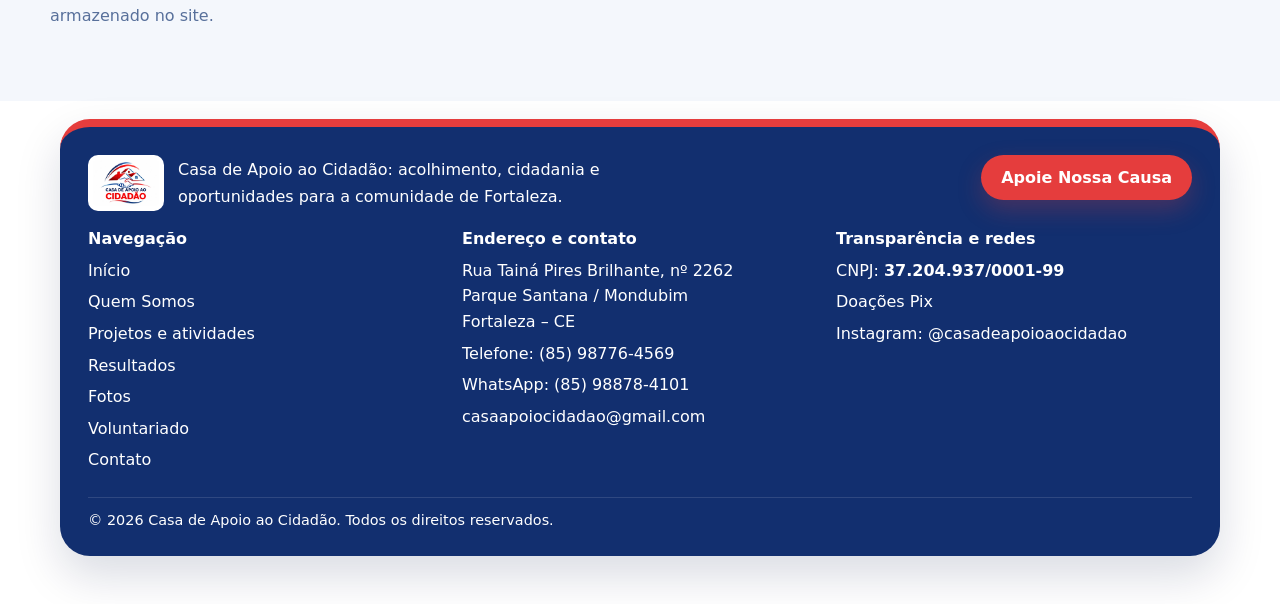
==== commit d60badb2: "Atualizar indicadores de impacto 2020–2026 mantendo layout original" ====
--- a/index.html
+++ b/index.html
@@ -43,6 +43,9 @@
 .home-page section#depoimentos .section-head{display:block;text-align:center}
 .home-page section#depoimentos .section-head p{max-width:740px;margin:12px auto 0;line-height:1.65}
 .home-page section#depoimentos .testimonial-card{background:#fff;color:#0f2d74}
+
+/* Ajuste exclusivo do sétimo indicador; mantém a estrutura e as cores originais. */
+@media(min-width:721px){#impacto .impact-stats .impact-stat-wide{grid-column:1/-1}}
 </style><link rel="stylesheet" href="assets/css/site-menu.css">
 <link rel="stylesheet" href="assets/css/layout-unificado.css"><link rel="stylesheet" href="assets/css/rodape-padrao.css"><link rel="stylesheet" href="assets/css/depoimentos.css"><link rel="icon" type="image/svg+xml" href="favicon.svg"><link rel="shortcut icon" href="favicon.svg"></head>
 <body class="home-page"><header class="header site-header"><div class="container header-inner site-header-inner"><a class="brand site-brand" href="index.html" aria-current="page"><img alt="Logo Casa de Apoio ao Cidadão" src="[data-uri]"/><div><div class="brand-title">Casa de Apoio ao Cidadão</div><div class="brand-sub">Mondubim • Parque Santana • Fortaleza/CE</div></div></a><button aria-controls="main-navigation" aria-expanded="false" aria-label="Abrir menu" class="nav-toggle site-menu-toggle" type="button">☰</button><nav class="nav site-nav" id="main-navigation" aria-label="Navegação principal"><a href="index.html">Início</a><a href="quem-somos.html">Quem Somos</a><a href="atividades.html">Projetos</a><a href="album.html">Galeria</a><a href="https://www.instagram.com/casadeapoioaocidadao" target="_blank" rel="noopener noreferrer" aria-label="Instagram da Casa de Apoio ao Cidadão (abre em nova aba)">Instagram</a><a href="apoiador.html" class="btn btn-primary site-cta">Seja um Apoiador</a></nav></div></header><main><section class="hero"><div class="container hero-grid"><div class="hero-copy reveal show"><span class="eyebrow">SOLIDARIEDADE QUE TRANSFORMA • FORTALEZA/CE</span><h1>Acolhimento e oportunidades que transformam nossa comunidade.</h1><p>Desde 2020, unimos esporte, educação, alimentação e ações solidárias para apoiar crianças, jovens, pessoas idosas e famílias no Parque Santana e Mondubim, em Fortaleza.</p><div class="hero-actions"><a class="btn btn-primary" href="apoiador.html">Apoie Nossa Causa</a><a class="btn btn-secondary" href="atividades.html">Conheça nossos projetos</a></div></div><div class="hero-visual reveal show"><img alt="Imagem destaque da Casa de Apoio" src="[data-uri]"/></div></div></section><section class="section about" id="historia"><div class="container panel about-grid"><div class="about-media reveal"><img alt="Foto institucional da Casa de Apoio" src="[data-uri]"/></div><div class="about-copy reveal"><span class="light-eyebrow">QUEM SOMOS</span><h2>Acolhimento e compromisso com nossa comunidade</h2><p>Somos uma associação sem fins lucrativos que acolhe e fortalece famílias do Parque Santana e Mondubim, em Fortaleza. Desde 2020, promovemos oportunidades por meio do esporte, da educação, da alimentação e da solidariedade. Com voluntários e parceiros, trabalhamos por uma comunidade mais inclusiva e participativa.</p><a class="card-link" href="quem-somos.html">Conheça nossa história completa →</a><div class="chips">
@@ -52,7 +55,7 @@
 <article class="project-card reveal"><img alt="Evento cultural comunitário da Casa de Apoio" src="[data-uri]"/><div class="project-body"><span class="project-pill">Nossa atuação</span><h3>Eventos</h3><p>Celebrações, encontros culturais e atividades que fortalecem os vínculos da comunidade.</p><a class="card-link" href="atividades.html#eventos">Conhecer eventos →</a></div></article>
 
 
-</div></div></section><section class="section" id="impacto"><div class="container"><div class="impact-band reveal"><div class="impact-grid"><div><span class="eyebrow">RESULTADOS DE AÇÕES • 2025</span><h2>Impacto que se vê em números</h2><p>Resultados gerais documentados de ações realizadas em 2025. Os indicadores reúnem diferentes iniciativas e ainda não representam o balanço anual completo.</p><a class="btn btn-secondary" href="resultados.html">Resultados por ano</a></div><div class="impact-stats"><div class="impact-stat"><strong class="count" data-target="650">650</strong><span>Participações registradas: Dia das Crianças (500), passeio Cidade Mais Infância (100) e sessão de cinema (50). Não corresponde a pessoas únicas.</span></div><div class="impact-stat"><strong class="count" data-target="250">250</strong><span>Cestas básicas distribuídas na ação Ame Seu Vizinho</span></div><div class="impact-stat"><strong class="count" data-target="230">230</strong><span>Kits entregues na Páscoa Solidária</span></div><div class="impact-stat"><strong class="count" data-target="25">25</strong><span>Mulheres participantes das oficinas de culinária</span></div></div></div></div></div></section><section class="section testimonials-section" id="depoimentos" a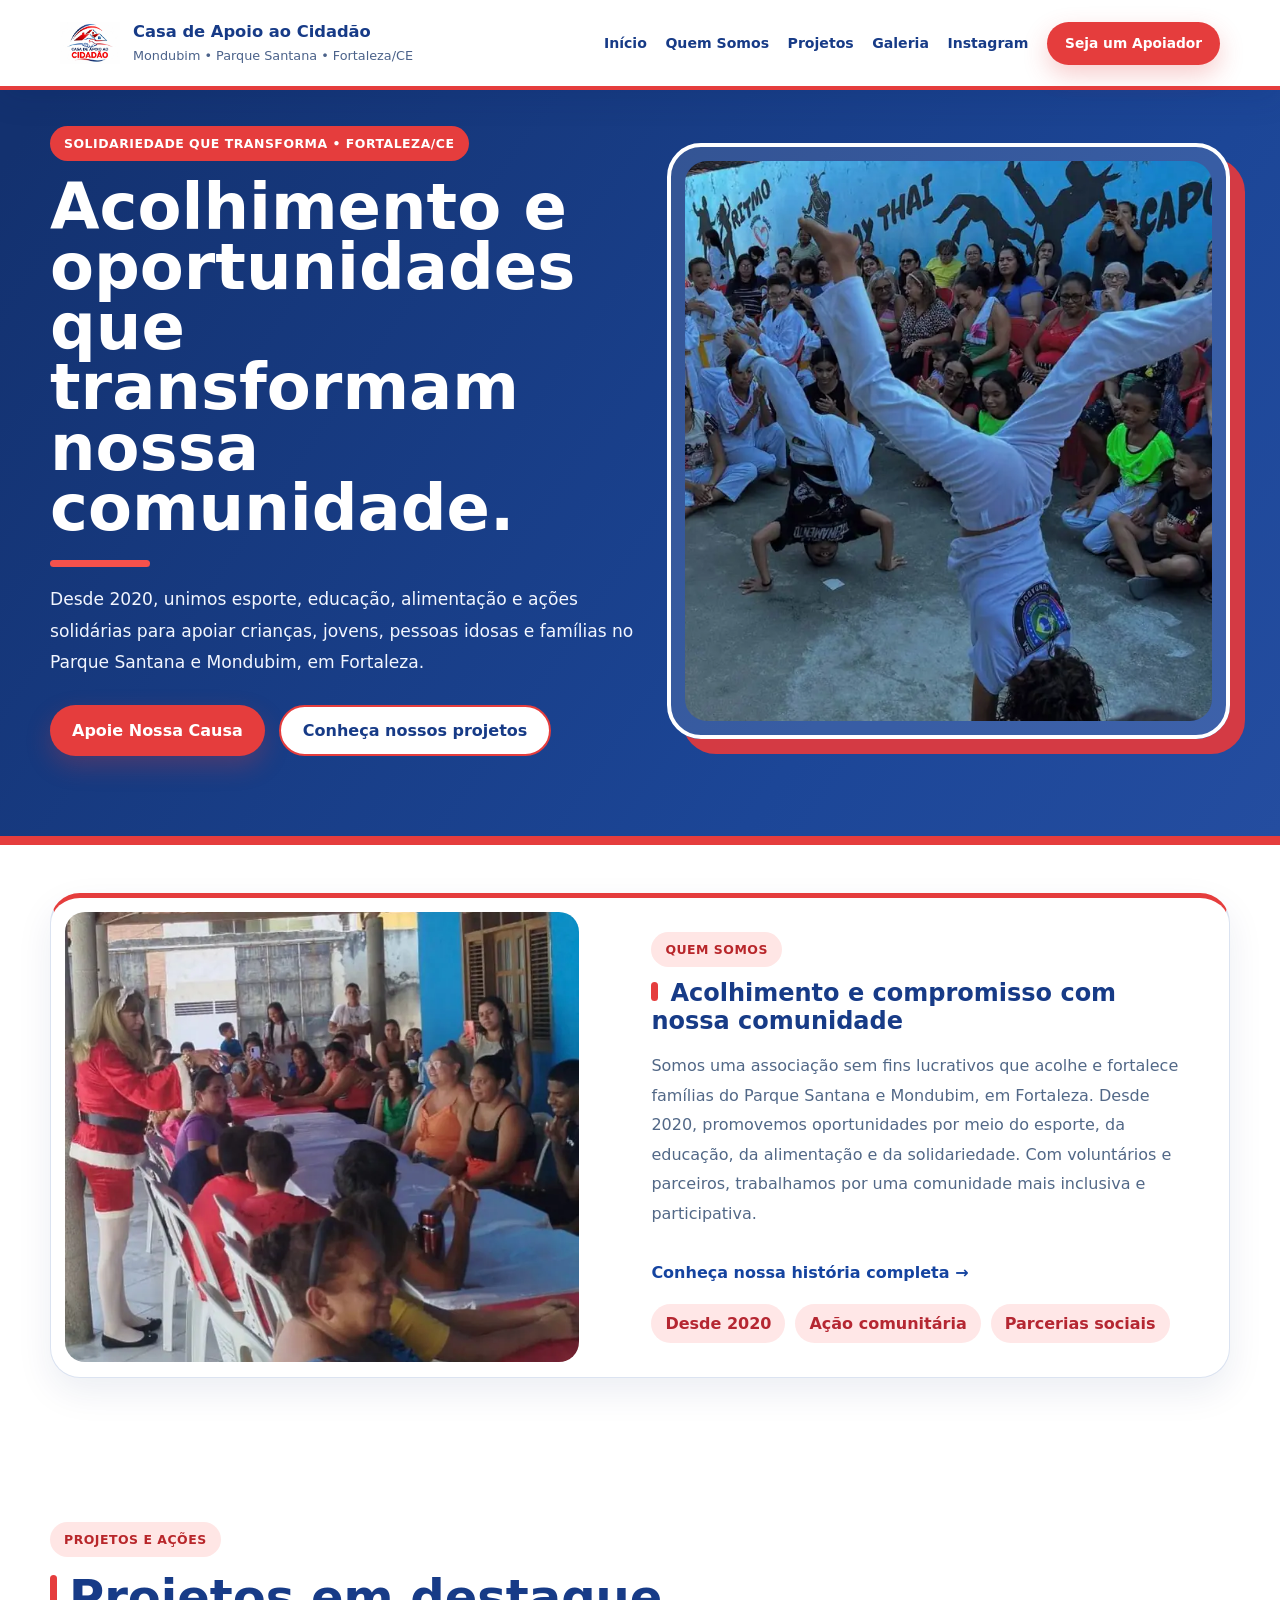
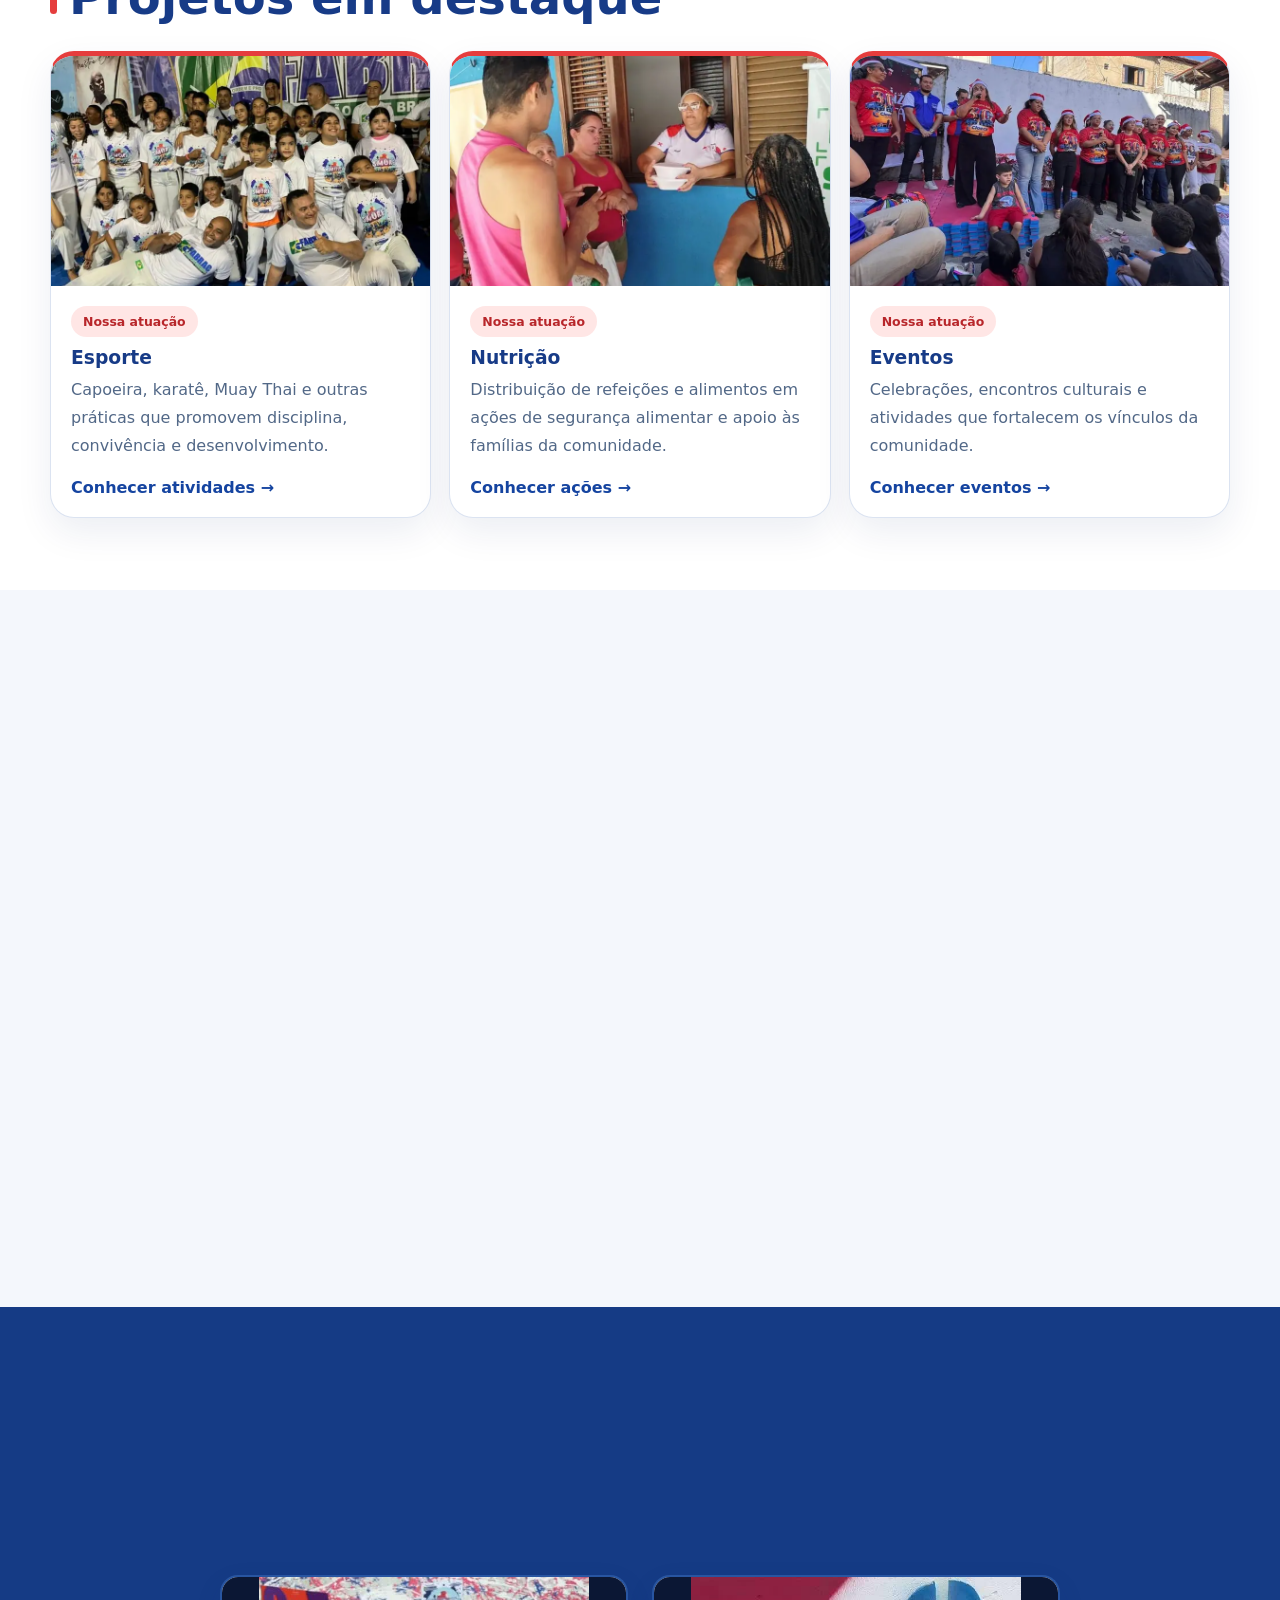
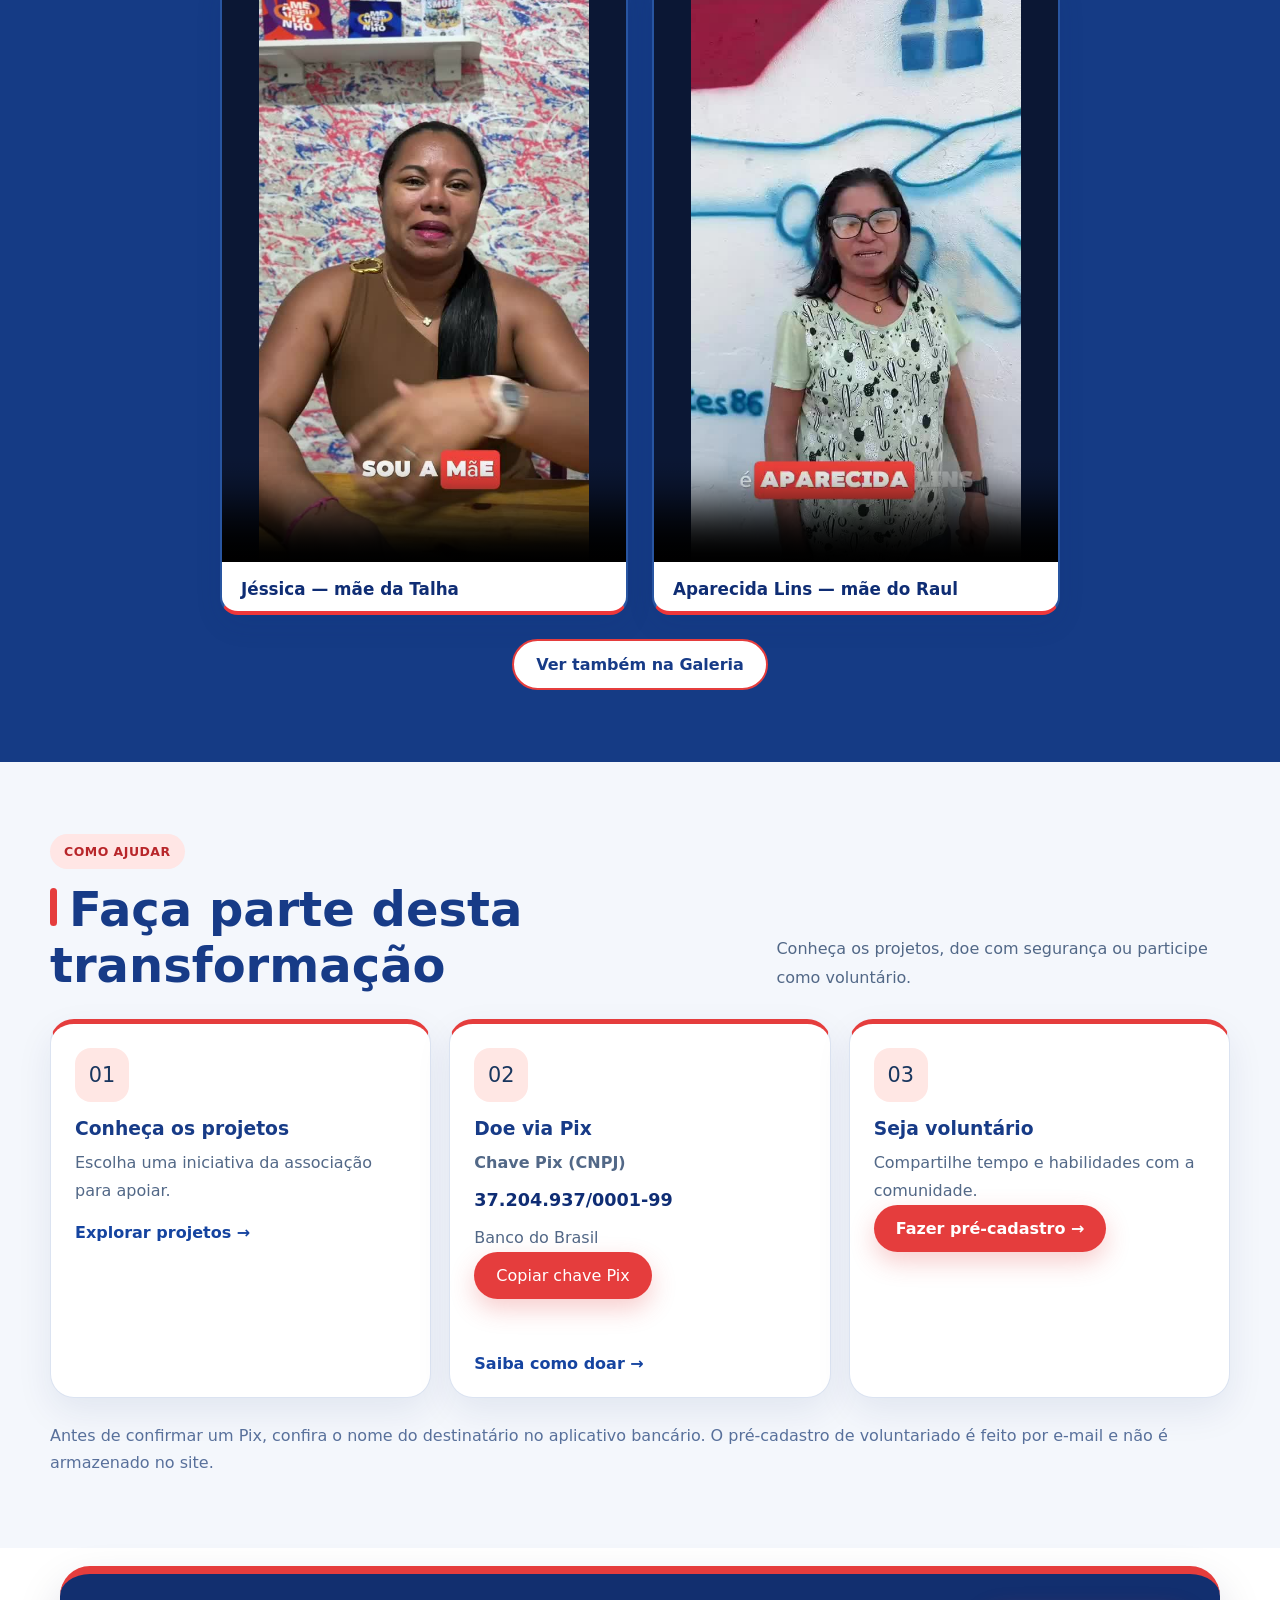
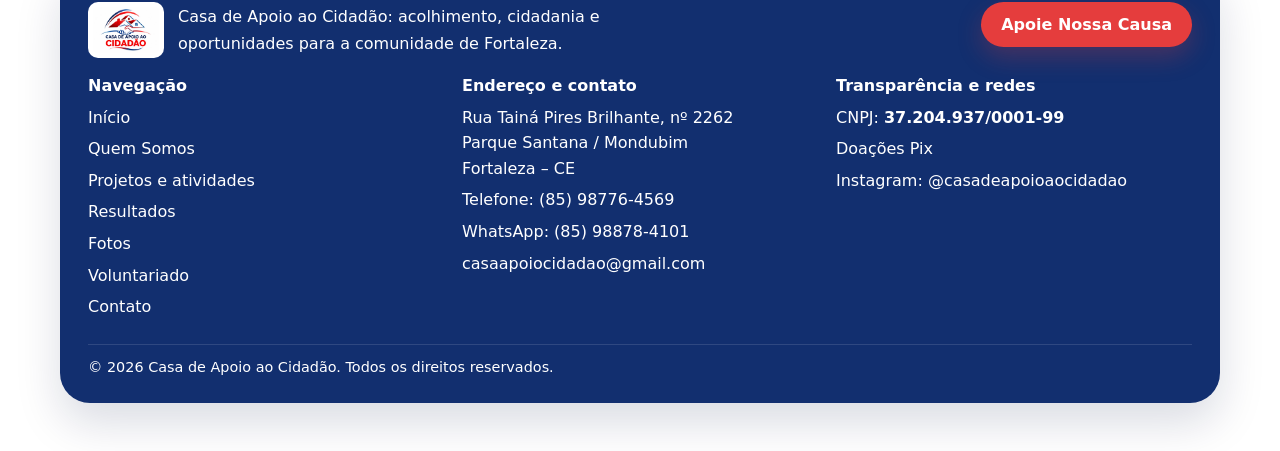
==== commit d78ce0be: "Expandir resultados e exibir 3 indicadores por linha com quentinhas centralizadas" ====
--- a/index.html
+++ b/index.html
@@ -46,6 +46,22 @@
 
 /* Ajuste exclusivo do sétimo indicador; mantém a estrutura e as cores originais. */
 @media(min-width:721px){#impacto .impact-stats .impact-stat-wide{grid-column:1/-1}}
+
+/* Grade expandida dos resultados 2020-2026 */
+@media (min-width:1100px){
+  .home-page #impacto>.container{max-width:1280px;width:calc(100% - 40px)}
+  .home-page #impacto .impact-grid{grid-template-columns:minmax(260px,.9fr) minmax(0,1.8fr);gap:28px;align-items:center}
+  .home-page #impacto .impact-stats{display:grid;grid-template-columns:repeat(3,minmax(0,1fr));gap:12px}
+  .home-page #impacto .impact-stat{min-width:0;padding:16px 15px}
+  .home-page #impacto .impact-stat-wide{grid-column:1/-1;text-align:center}
+  .home-page #impacto .impact-stat-wide span{max-width:610px;margin-inline:auto}
+}
+@media (min-width:721px) and (max-width:1099px){
+  .home-page #impacto .impact-stat-wide{grid-column:1/-1;text-align:center}
+}
+@media (max-width:720px){
+  .home-page #impacto .impact-stats .impact-stat-wide{text-align:center}
+}
 </style><link rel="stylesheet" href="assets/css/site-menu.css">
 <link rel="stylesheet" href="assets/css/layout-unificado.css"><link rel="stylesheet" href="assets/css/rodape-padrao.css"><link rel="stylesheet" href="assets/css/depoimentos.css"><link rel="icon" type="image/svg+xml" href="favicon.svg"><link rel="shortcut icon" href="favicon.svg"></head>
 <body class="home-page"><header class="header site-header"><div class="container header-inner site-header-inner"><a class="brand site-brand" href="index.html" aria-current="page"><img alt="Logo Casa de Apoio ao Cidadão" src="[data-uri]"/><div><div class="brand-title">Casa de Apoio ao Cidadão</div><div class="brand-sub">Mondubim • Parque Santana • Fortaleza/CE</div></div></a><button aria-controls="main-navigation" aria-expanded="false" aria-label="Abrir menu" class="nav-toggle site-menu-toggle" type="button">☰</button><nav class="nav site-nav" id="main-navigation" aria-label="Navegação principal"><a href="index.html">Início</a><a href="quem-somos.html">Quem Somos</a><a href="atividades.html">Projetos</a><a href="album.html">Galeria</a><a href="https://www.instagram.com/casadeapoioaocidadao" target="_blank" rel="noopener noreferrer" aria-label="Instagram da Casa de Apoio ao Cidadão (abre em nova aba)">Instagram</a><a href="apoiador.html" class="btn btn-primary site-cta">Seja um Apoiador</a></nav></div></header><main><section class="hero"><div class="container hero-grid"><div class="hero-copy reveal show"><span class="eyebrow">SOLIDARIEDADE QUE TRANSFORMA • FORTALEZA/CE</span><h1>Acolhimento e oportunidades que transformam nossa comunidade.</h1><p>Desde 2020, unimos esporte, educação, alimentação e ações solidárias para apoiar crianças, jovens, pessoas idosas e famílias no Parque Santana e Mondubim, em Fortaleza.</p><div class="hero-actions"><a class="btn btn-primary" href="apoiador.html">Apoie Nossa Causa</a><a class="btn btn-secondary" href="atividades.html">Conheça nossos projetos</a></div></div><div class="hero-visual reveal show"><img alt="Imagem destaque da Casa de Apoio" src="[data-uri]"/></div></div></section><section class="section about" id="historia"><div class="container panel about-grid"><div class="about-media reveal"><img alt="Foto institucional da Casa de Apoio" src="[data-uri]"/></div><div class="about-copy reveal"><span class="light-eyebrow">QUEM SOMOS</span><h2>Acolhimento e compromisso com nossa comunidade</h2><p>Somos uma associação sem fins lucrativos que acolhe e fortalece famílias do Parque Santana e Mondubim, em Fortaleza. Desde 2020, promovemos oportunidades por meio do esporte, da educação, da alimentação e da solidariedade. Com voluntários e parceiros, trabalhamos por uma comunidade mais inclusiva e participativa.</p><a class="card-link" href="quem-somos.html">Conheça nossa história completa →</a><div class="chips">
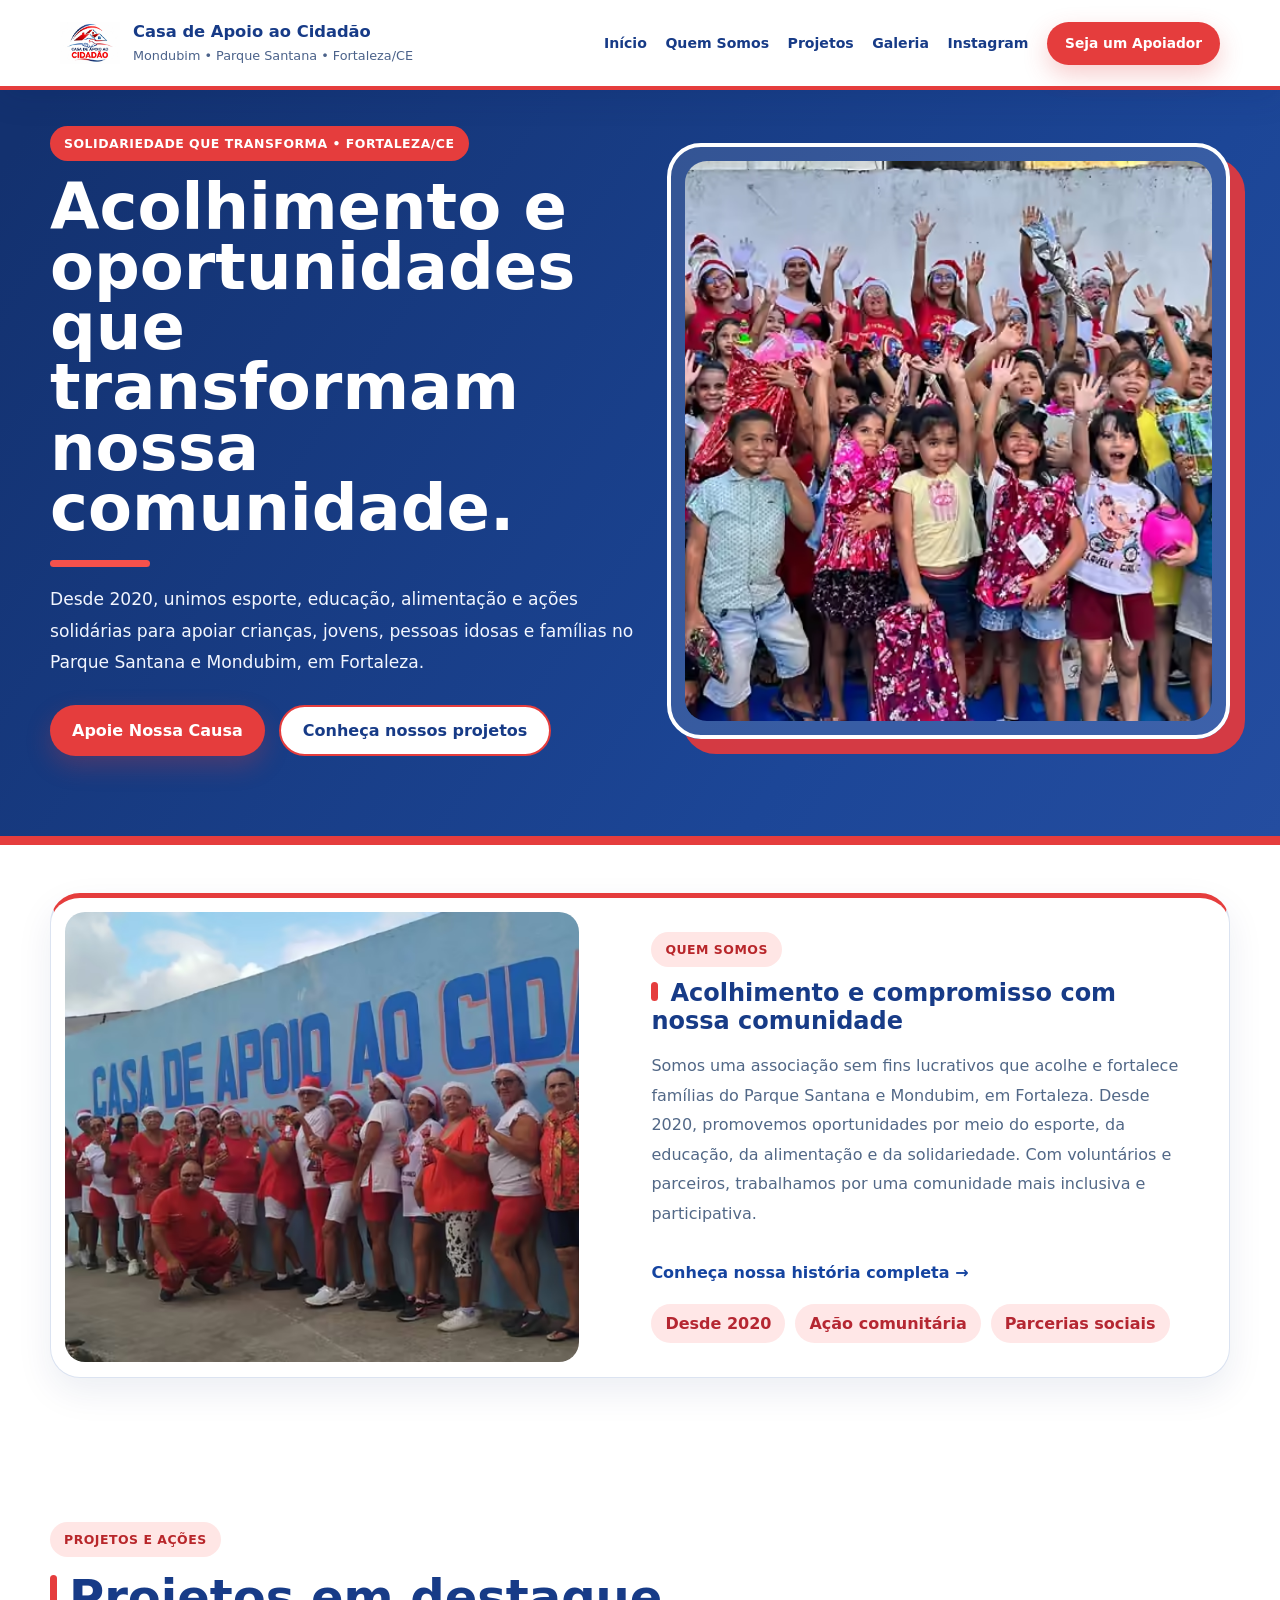
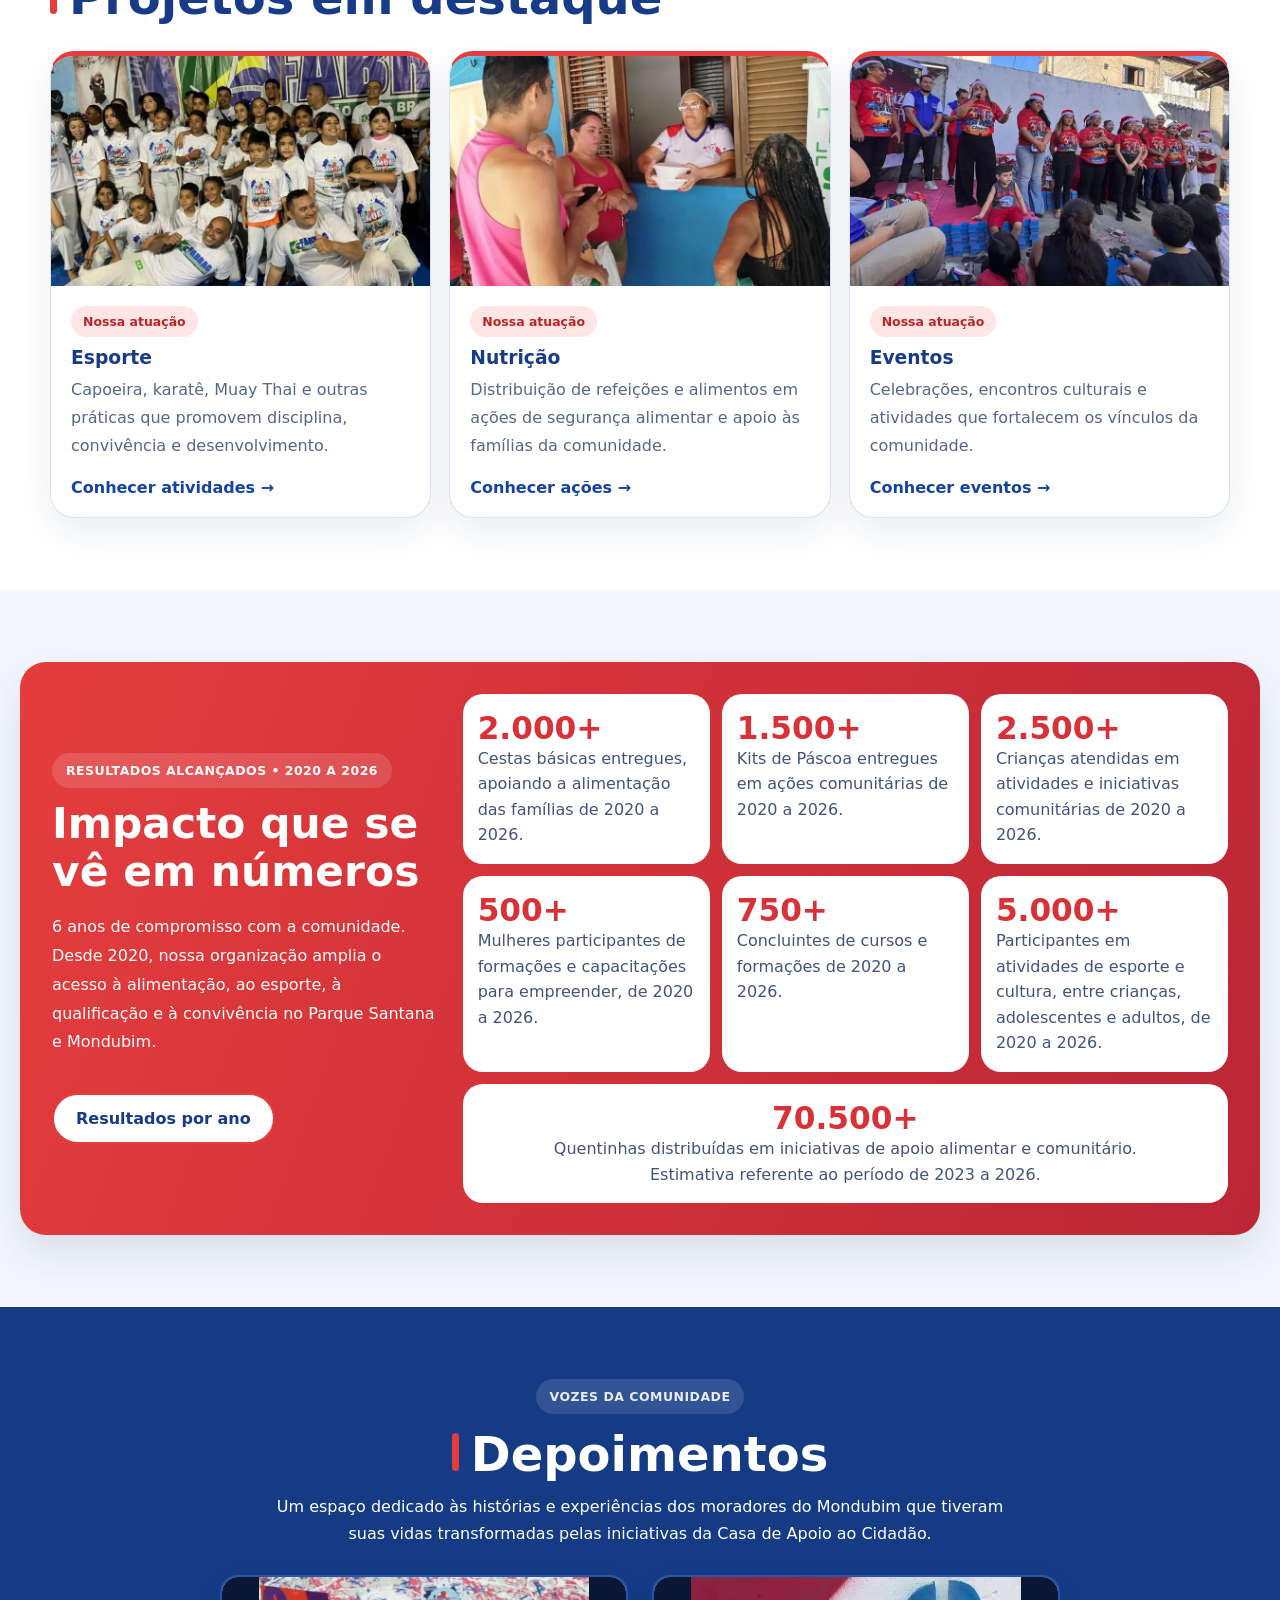
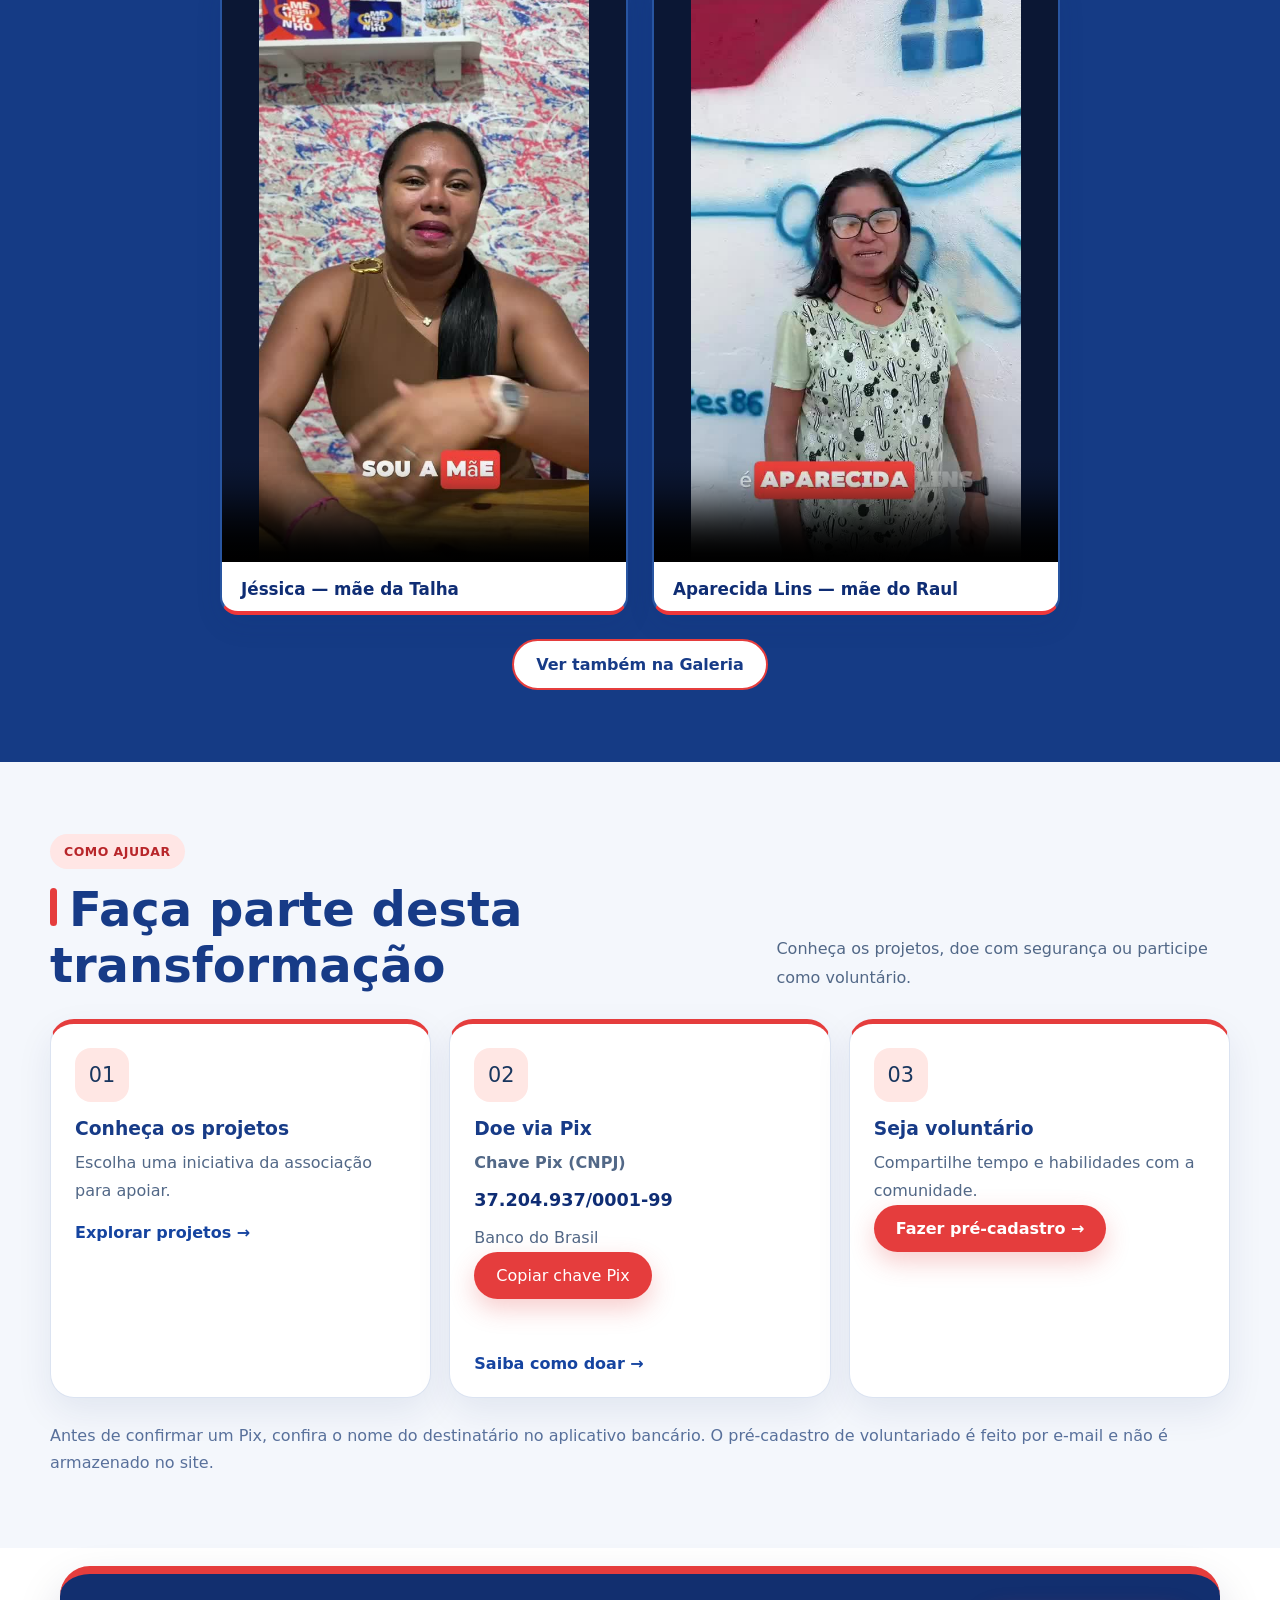
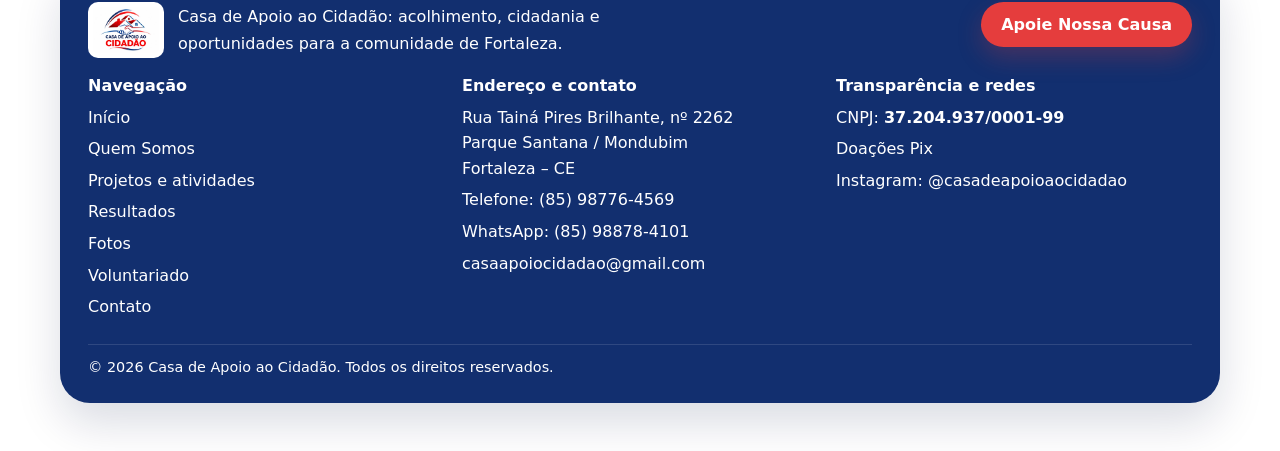
==== commit 22f7539f: "Atualizar fotos das seções Início e Quem Somos" ====
--- a/index.html
+++ b/index.html
@@ -64,7 +64,7 @@
 }
 </style><link rel="stylesheet" href="assets/css/site-menu.css">
 <link rel="stylesheet" href="assets/css/layout-unificado.css"><link rel="stylesheet" href="assets/css/rodape-padrao.css"><link rel="stylesheet" href="assets/css/depoimentos.css"><link rel="icon" type="image/svg+xml" href="favicon.svg"><link rel="shortcut icon" href="favicon.svg"></head>
-<body class="home-page"><header class="header site-header"><div class="container header-inner site-header-inner"><a class="brand site-brand" href="index.html" aria-current="page"><img alt="Logo Casa de Apoio ao Cidadão" src="[data-uri]"/><div><div class="brand-title">Casa de Apoio ao Cidadão</div><div class="brand-sub">Mondubim • Parque Santana • Fortaleza/CE</div></div></a><button aria-controls="main-navigation" aria-expanded="false" aria-label="Abrir menu" class="nav-toggle site-menu-toggle" type="button">☰</button><nav class="nav site-nav" id="main-navigation" aria-label="Navegação principal"><a href="index.html">Início</a><a href="quem-somos.html">Quem Somos</a><a href="atividades.html">Projetos</a><a href="album.html">Galeria</a><a href="https://www.instagram.com/casadeapoioaocidadao" target="_blank" rel="noopener noreferrer" aria-label="Instagram da Casa de Apoio ao Cidadão (abre em nova aba)">Instagram</a><a href="apoiador.html" class="btn btn-primary site-cta">Seja um Apoiador</a></nav></div></header><main><section class="hero"><div class="container hero-grid"><div class="hero-copy reveal show"><span class="eyebrow">SOLIDARIEDADE QUE TRANSFORMA • FORTALEZA/CE</span><h1>Acolhimento e oportunidades que transformam nossa comunidade.</h1><p>Desde 2020, unimos esporte, educação, alimentação e ações solidárias para apoiar crianças, jovens, pessoas idosas e famílias no Parque Santana e Mondubim, em Fortaleza.</p><div class="hero-actions"><a class="btn btn-primary" href="apoiador.html">Apoie Nossa Causa</a><a class="btn btn-secondary" href="atividades.html">Conheça nossos projetos</a></div></div><div class="hero-visual reveal show"><img alt="Imagem destaque da Casa de Apoio" src="[data-uri]"/></div></div></section><section class="section about" id="historia"><div class="container panel about-grid"><div class="about-media reveal"><img alt="Foto institucional da Casa de Apoio" src="[data-uri]"/></div><div class="about-copy reveal"><span class="light-eyebrow">QUEM SOMOS</span><h2>Acolhimento e compromisso com nossa comunidade</h2><p>Somos uma associação sem fins lucrativos que acolhe e fortalece famílias do Parque Santana e Mondubim, em Fortaleza. Desde 2020, promovemos oportunidades por meio do esporte, da educação, da alimentação e da solidariedade. Com voluntários e parceiros, trabalhamos por uma comunidade mais inclusiva e participativa.</p><a class="card-link" href="quem-somos.html">Conheça nossa história completa →</a><div class="chips">
+<body class="home-page"><header class="header site-header"><div class="container header-inner site-header-inner"><a class="brand site-brand" href="index.html" aria-current="page"><img alt="Logo Casa de Apoio ao Cidadão" src="[data-uri]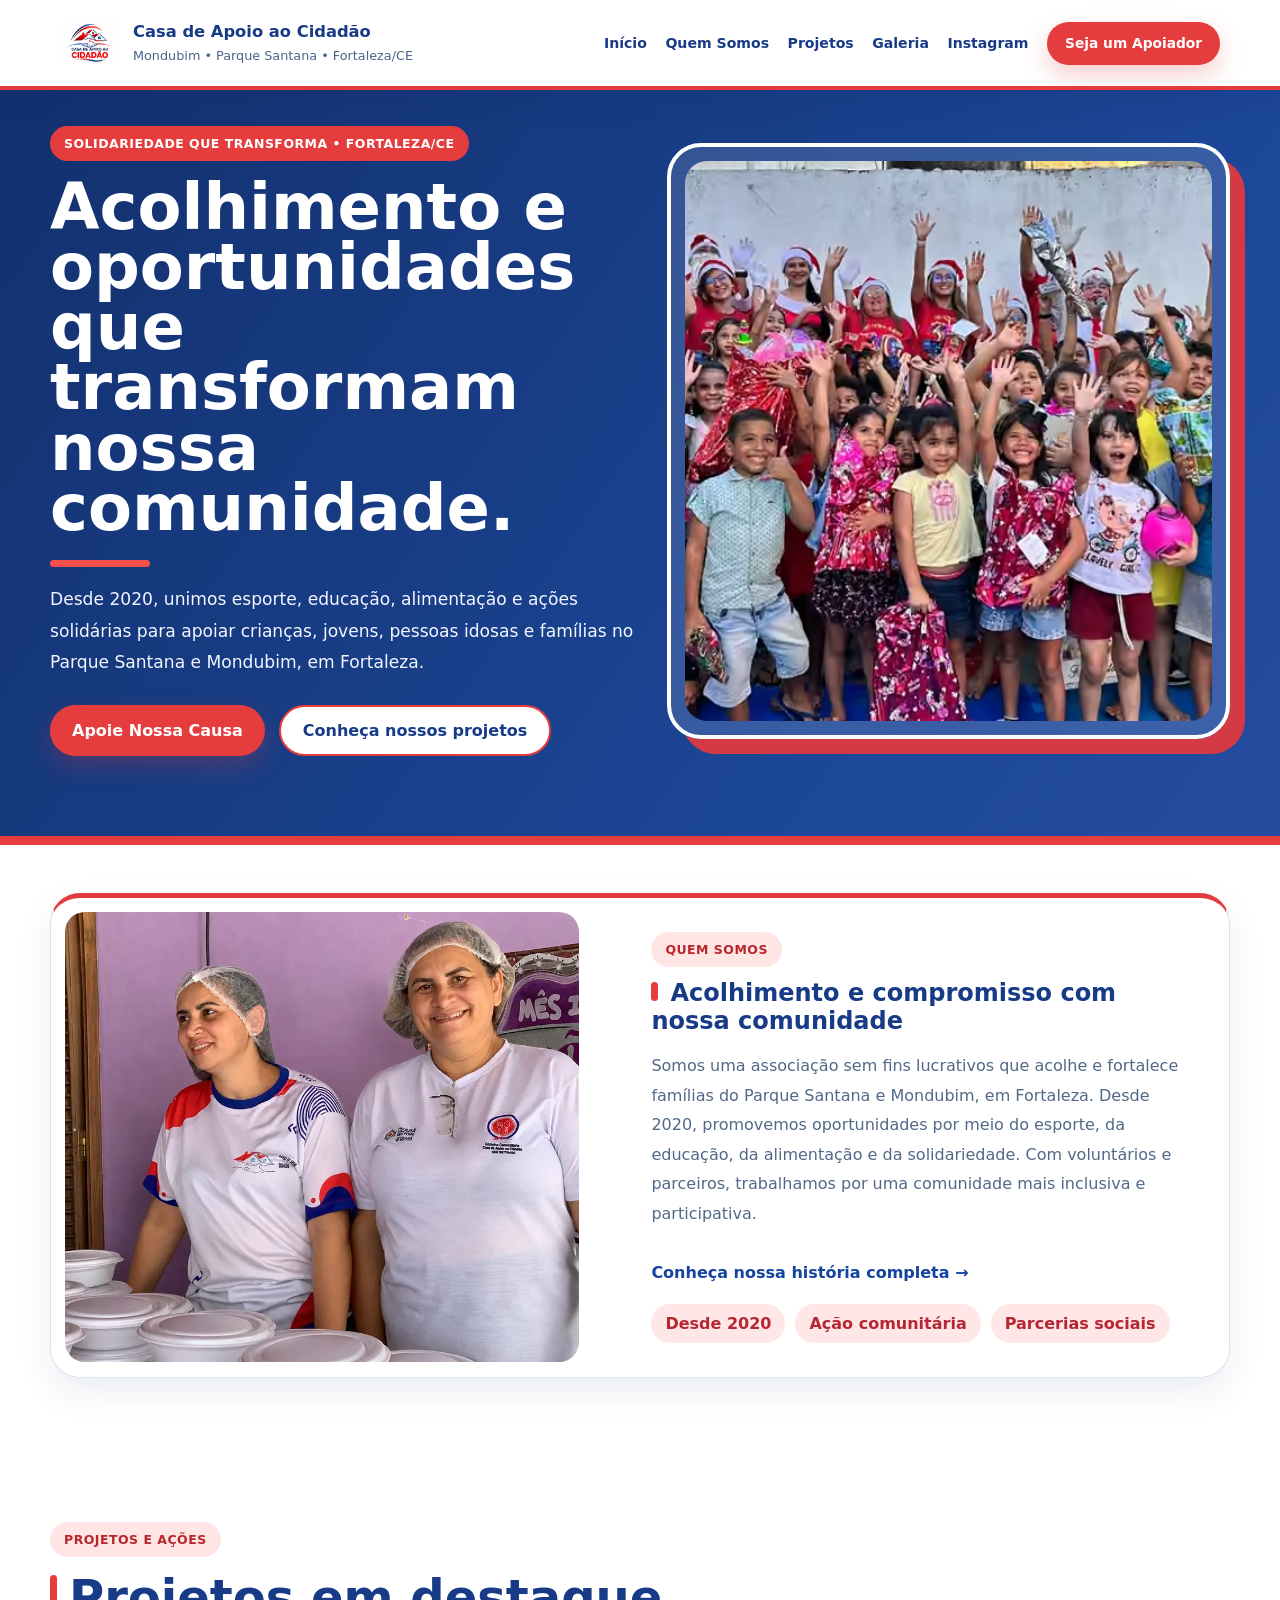
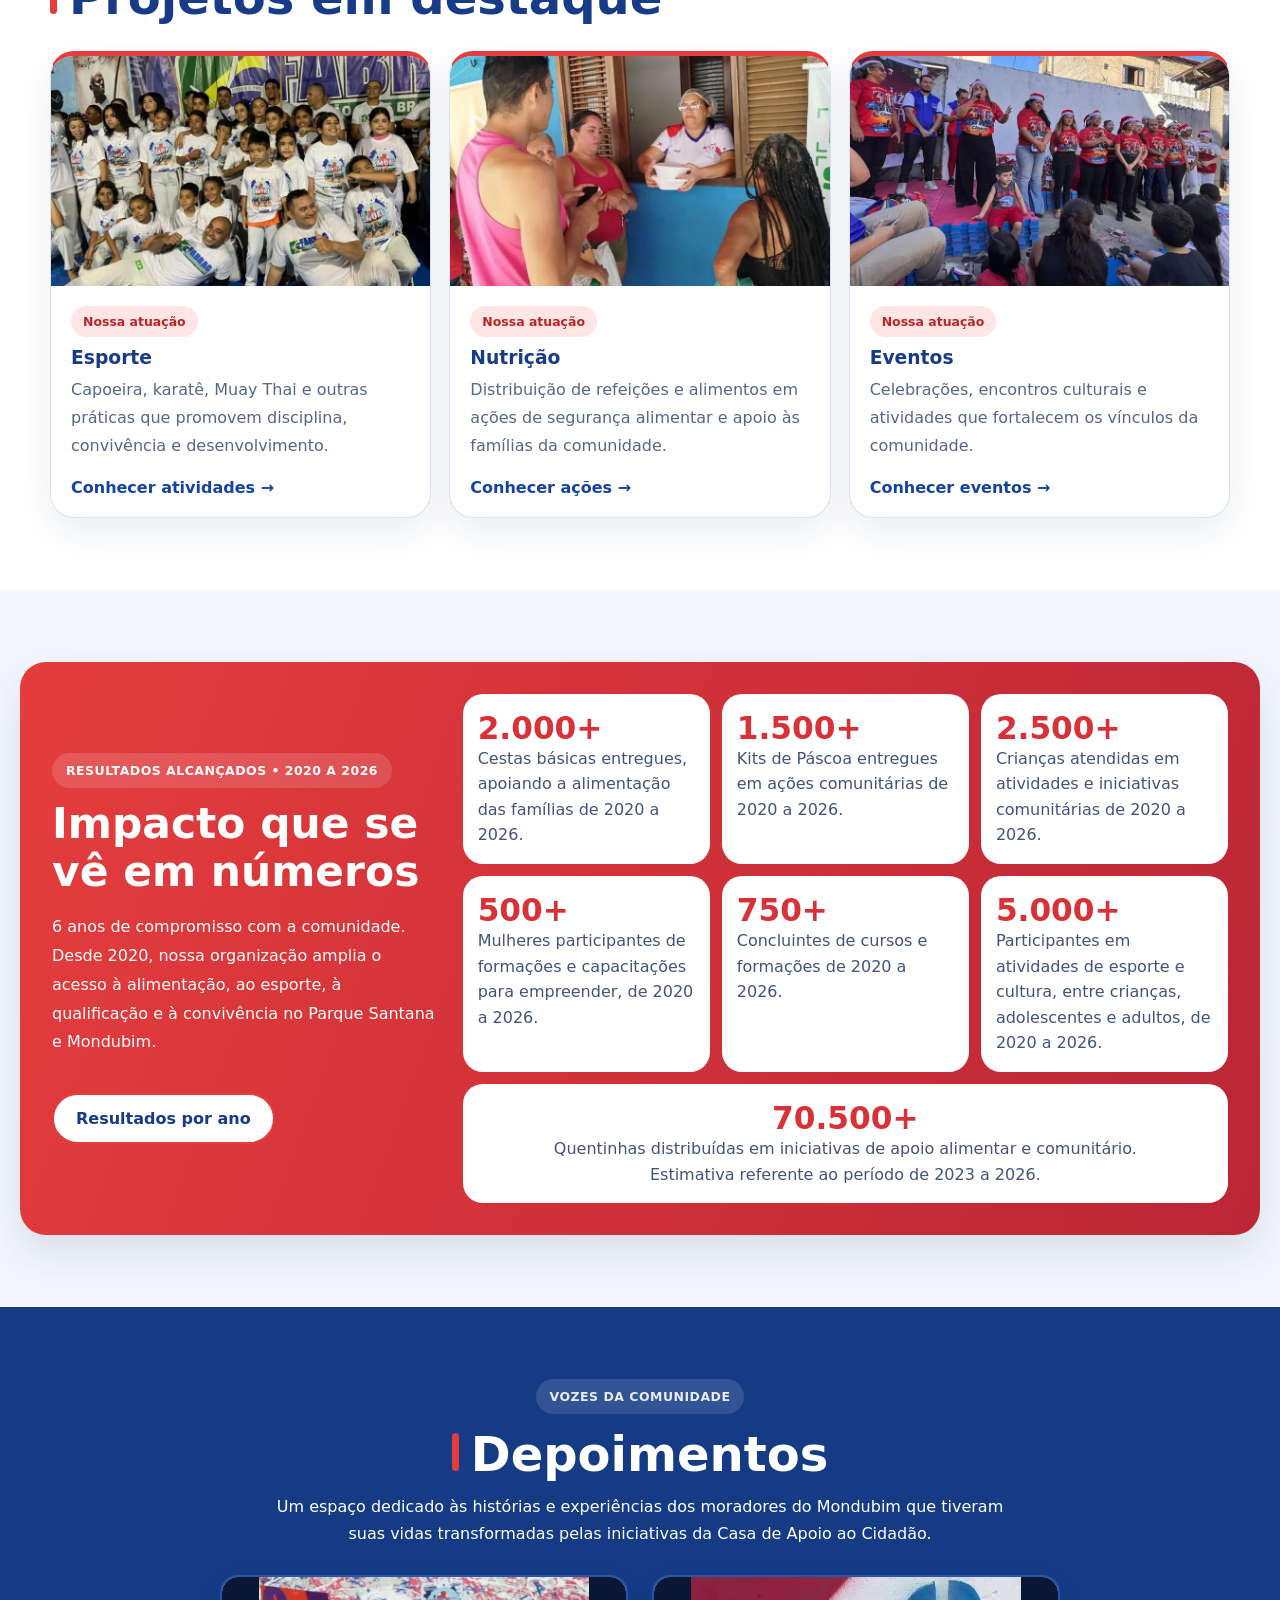
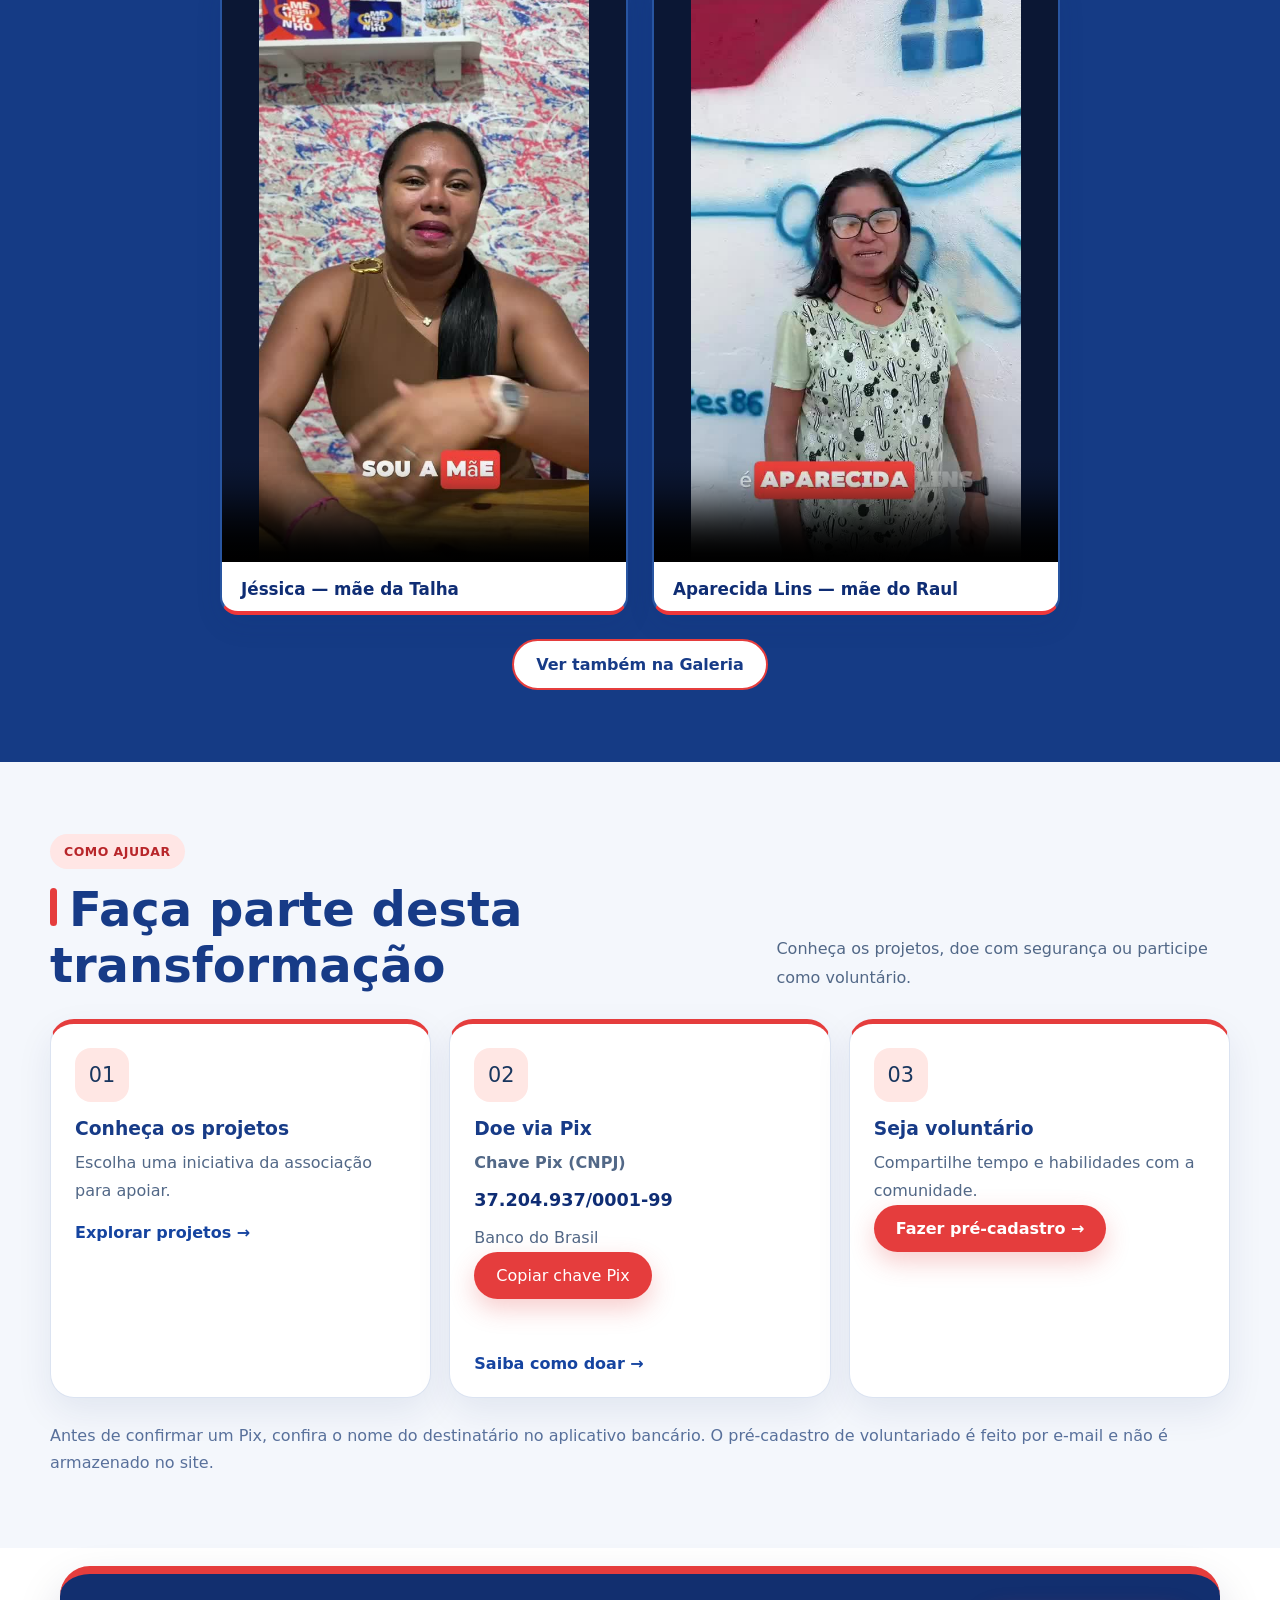
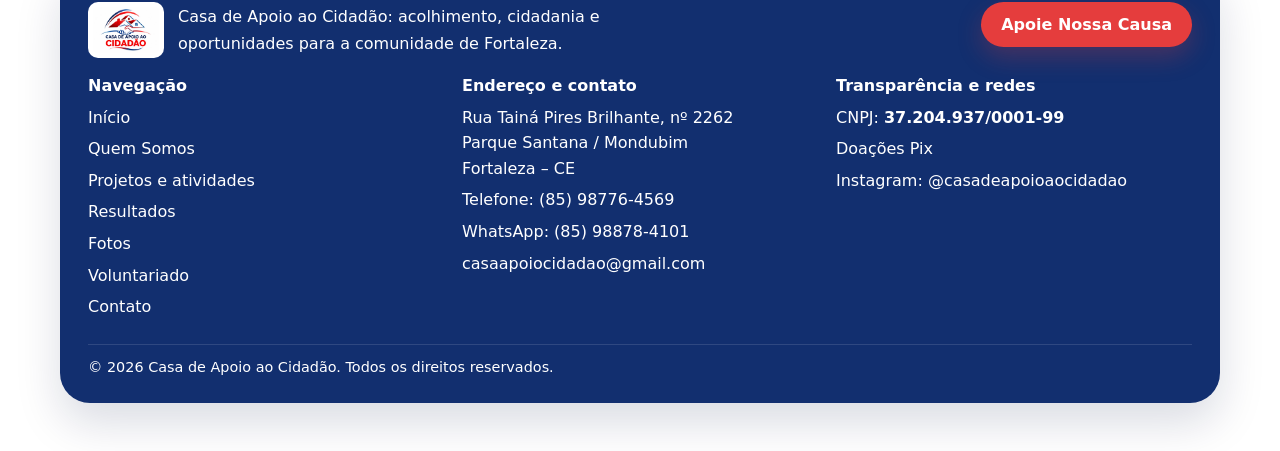
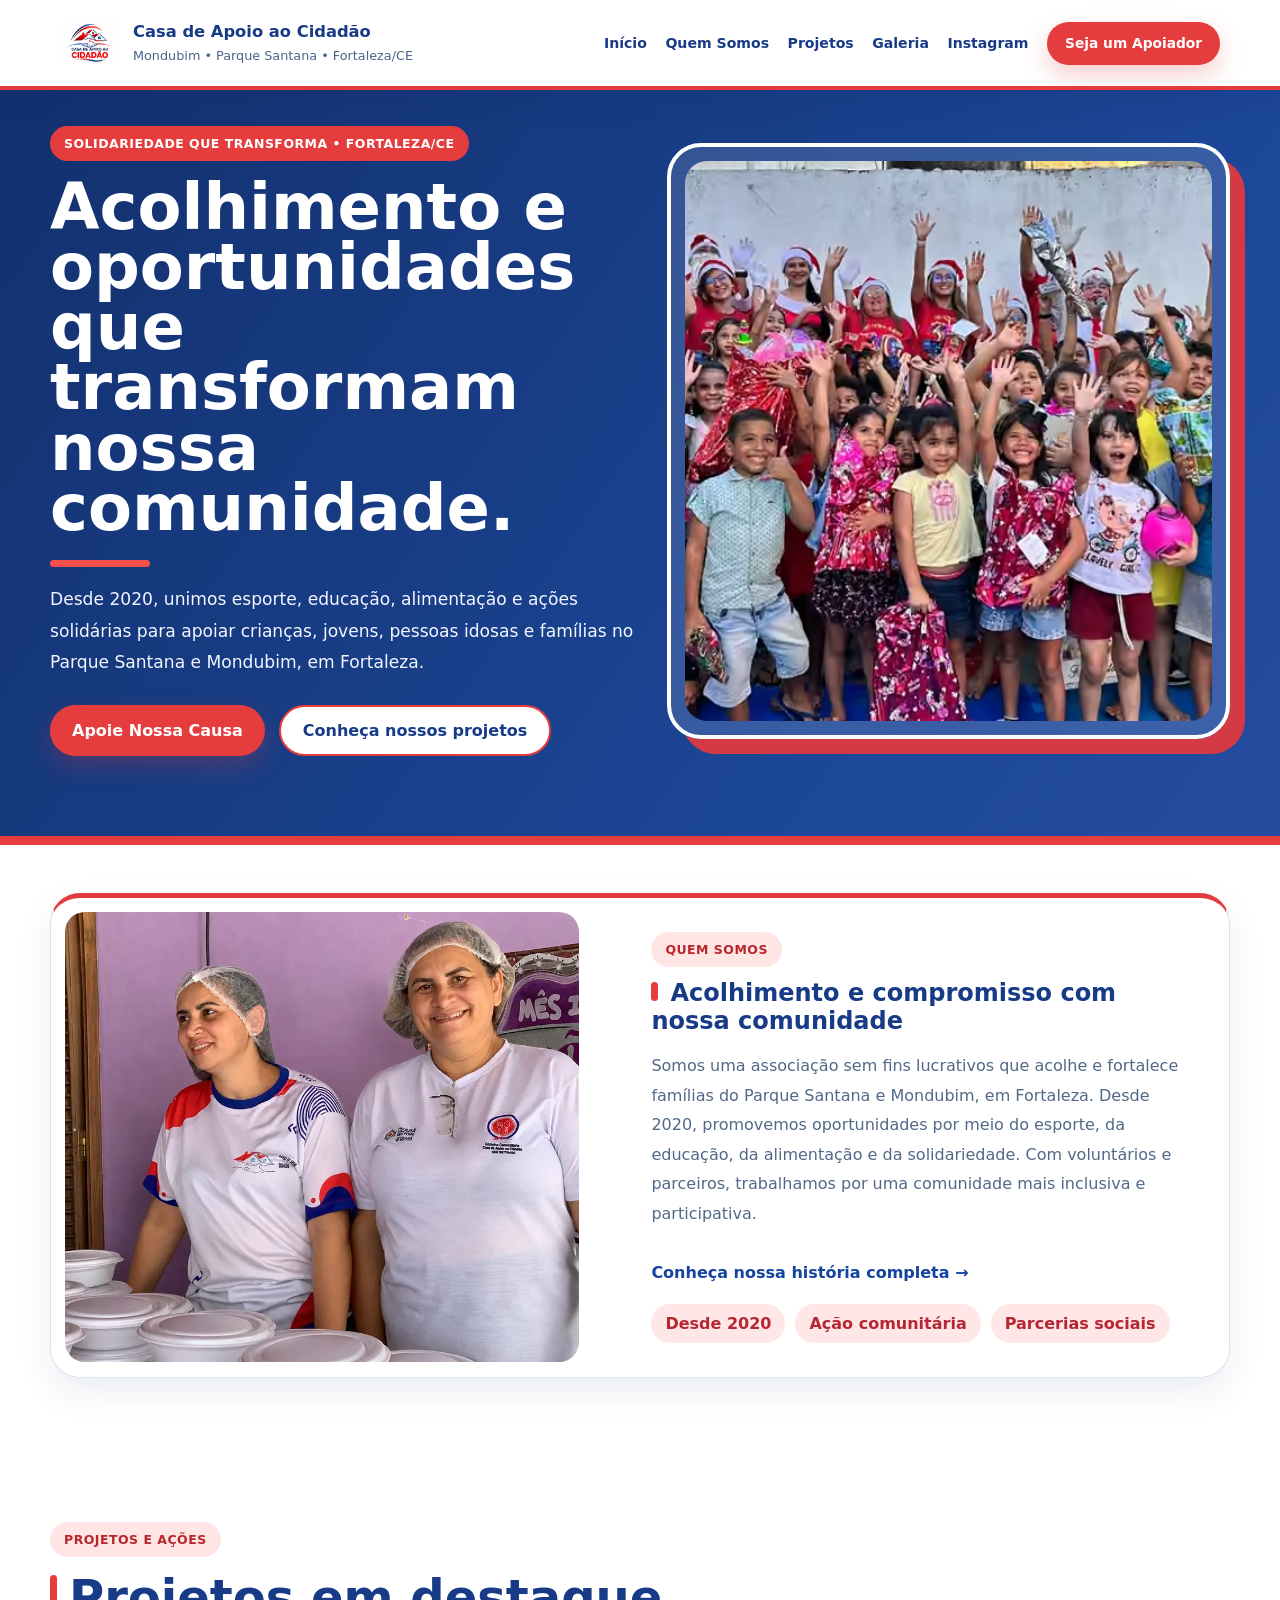
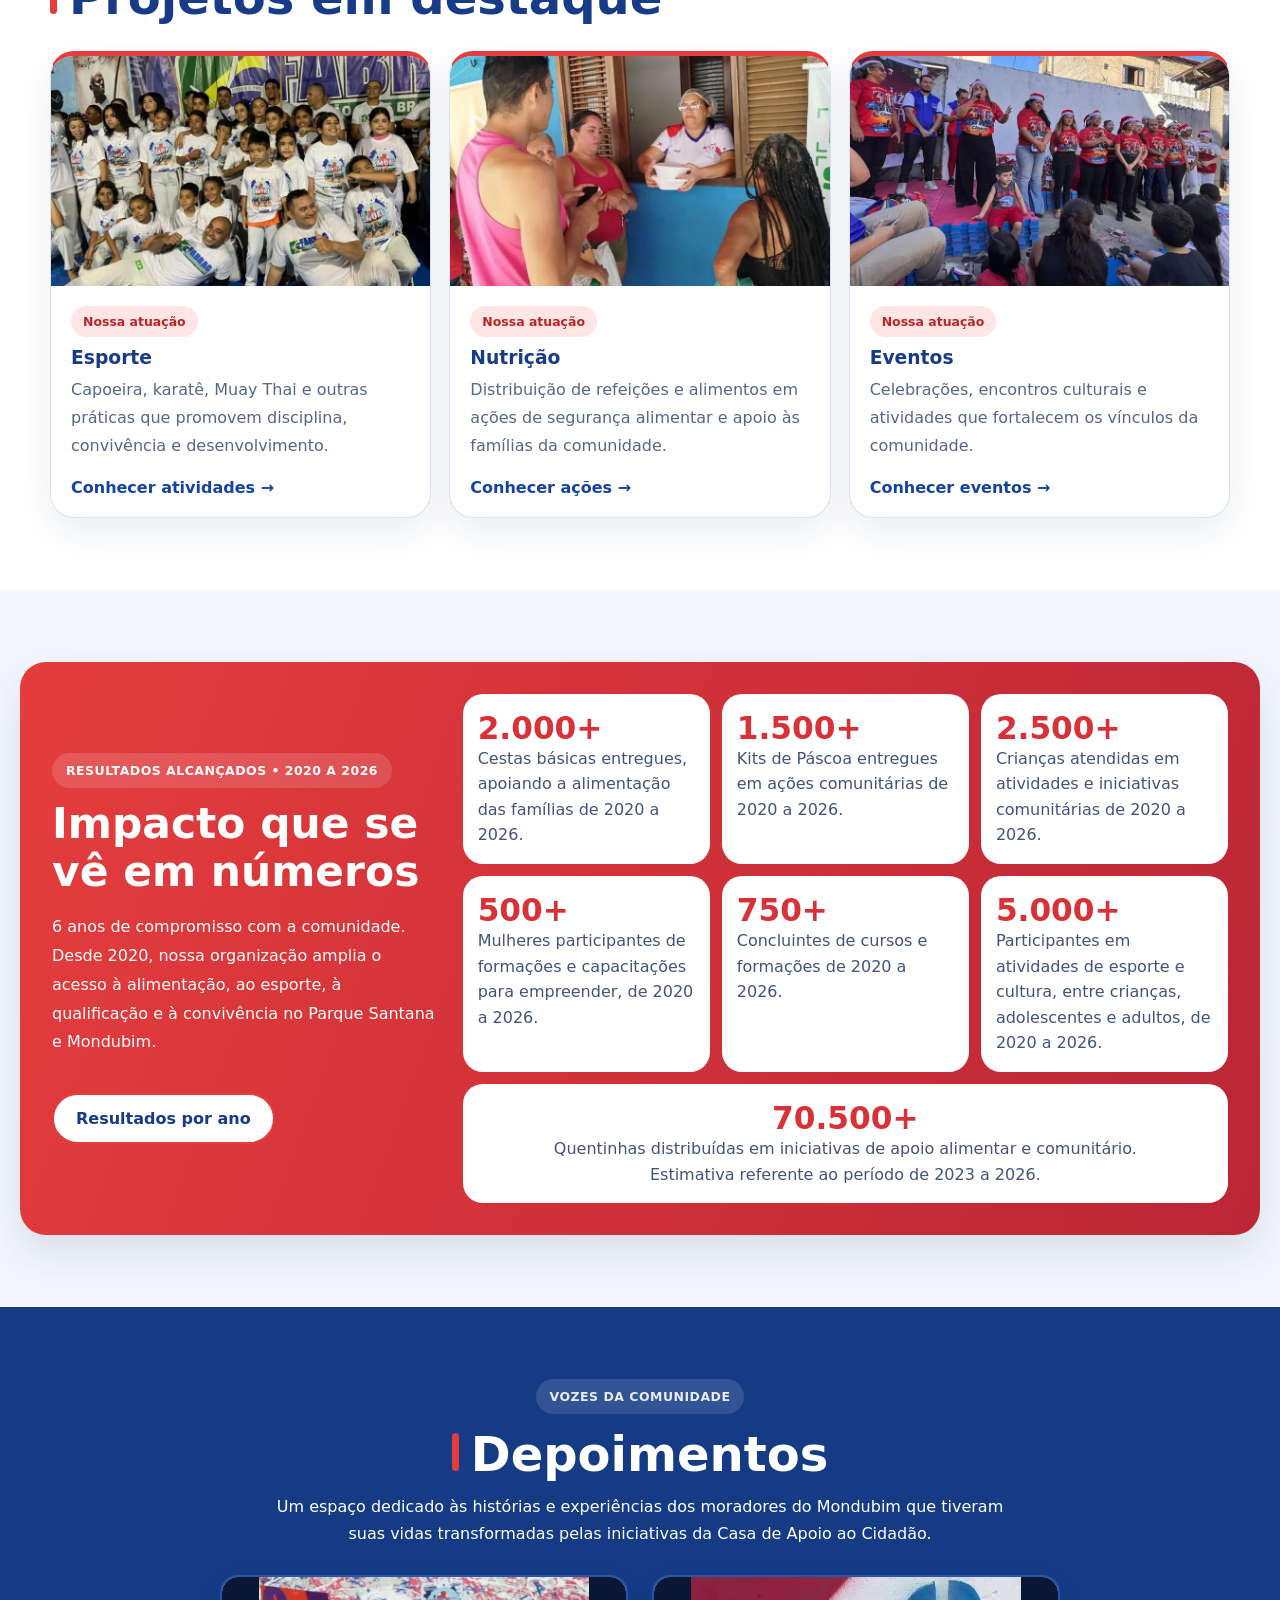
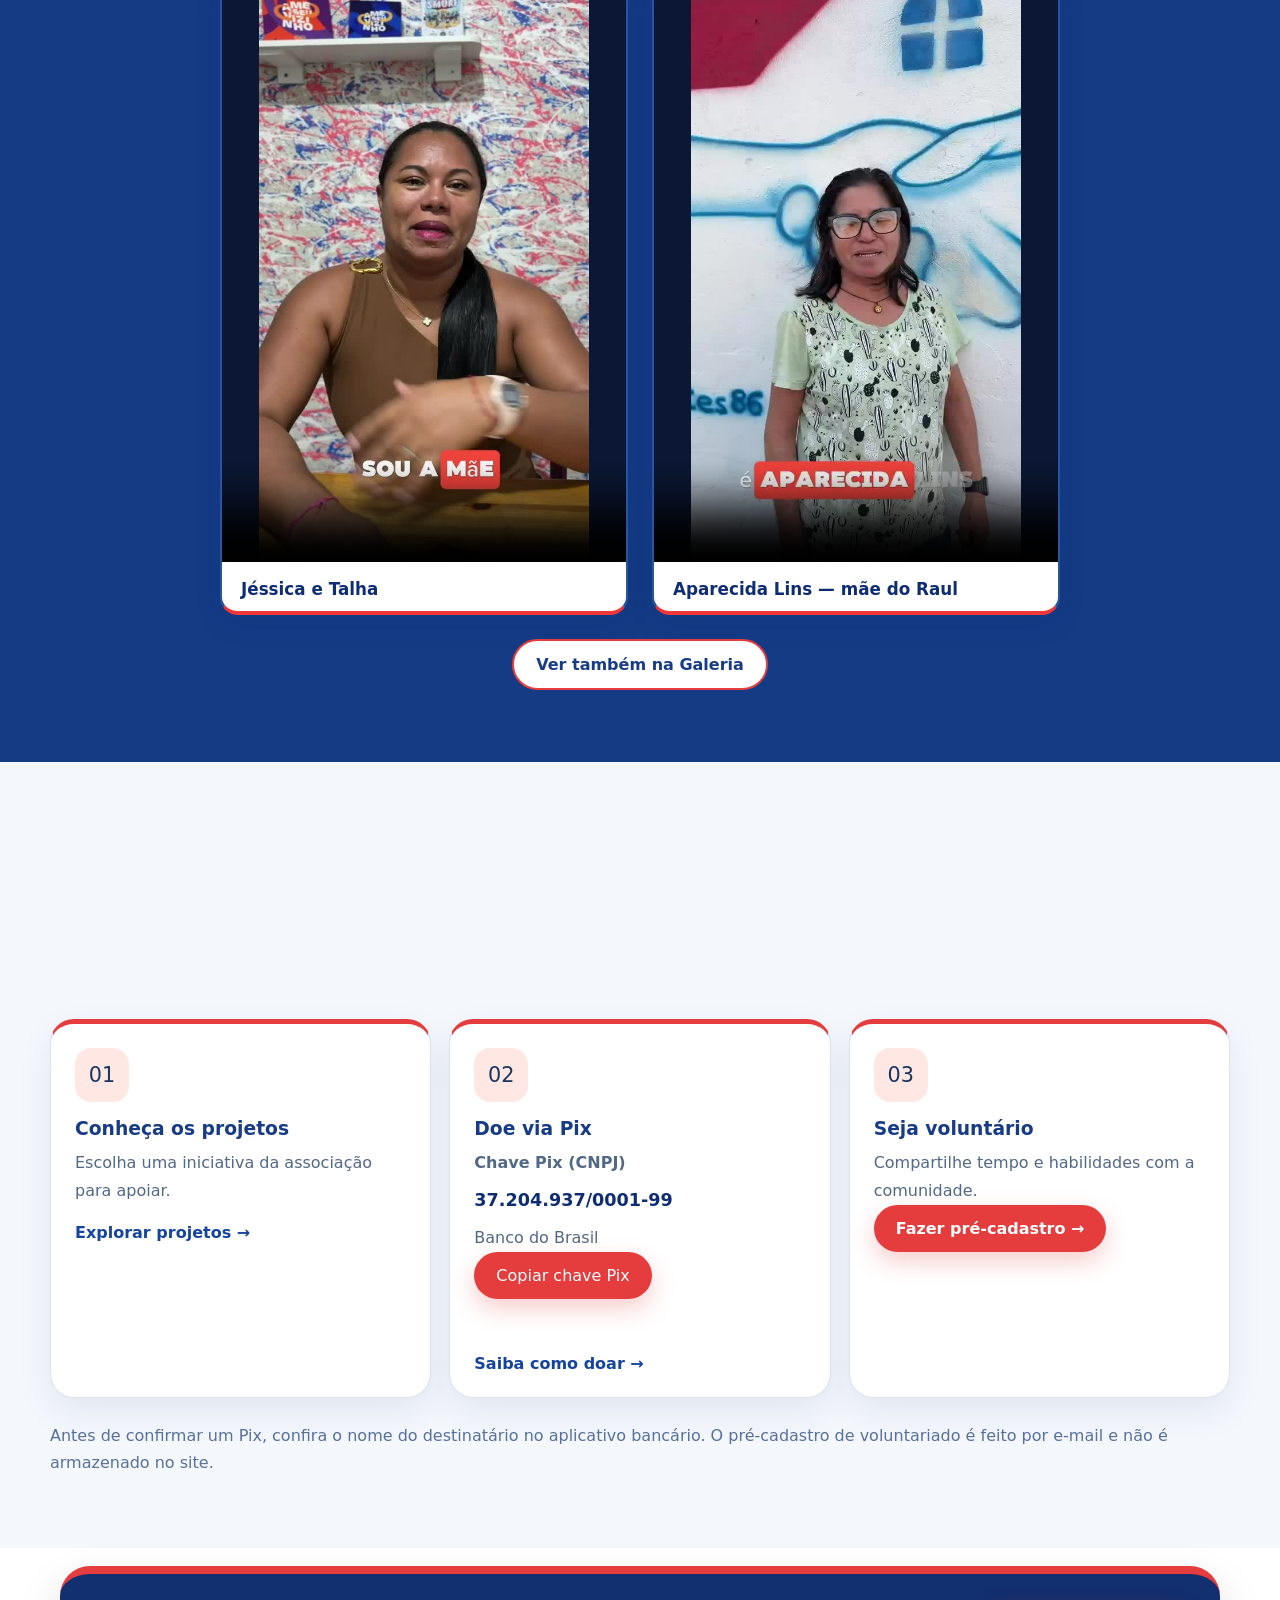
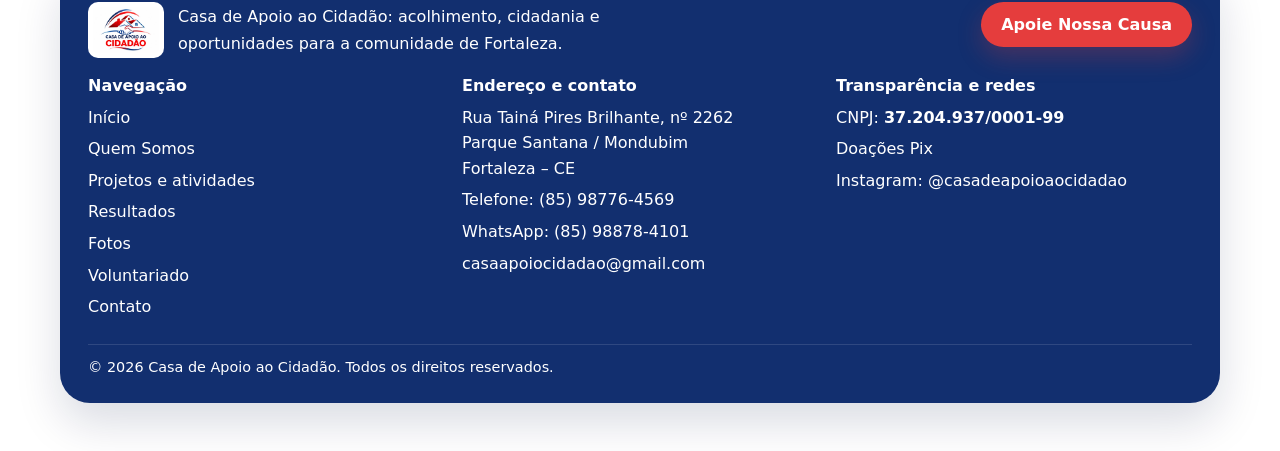
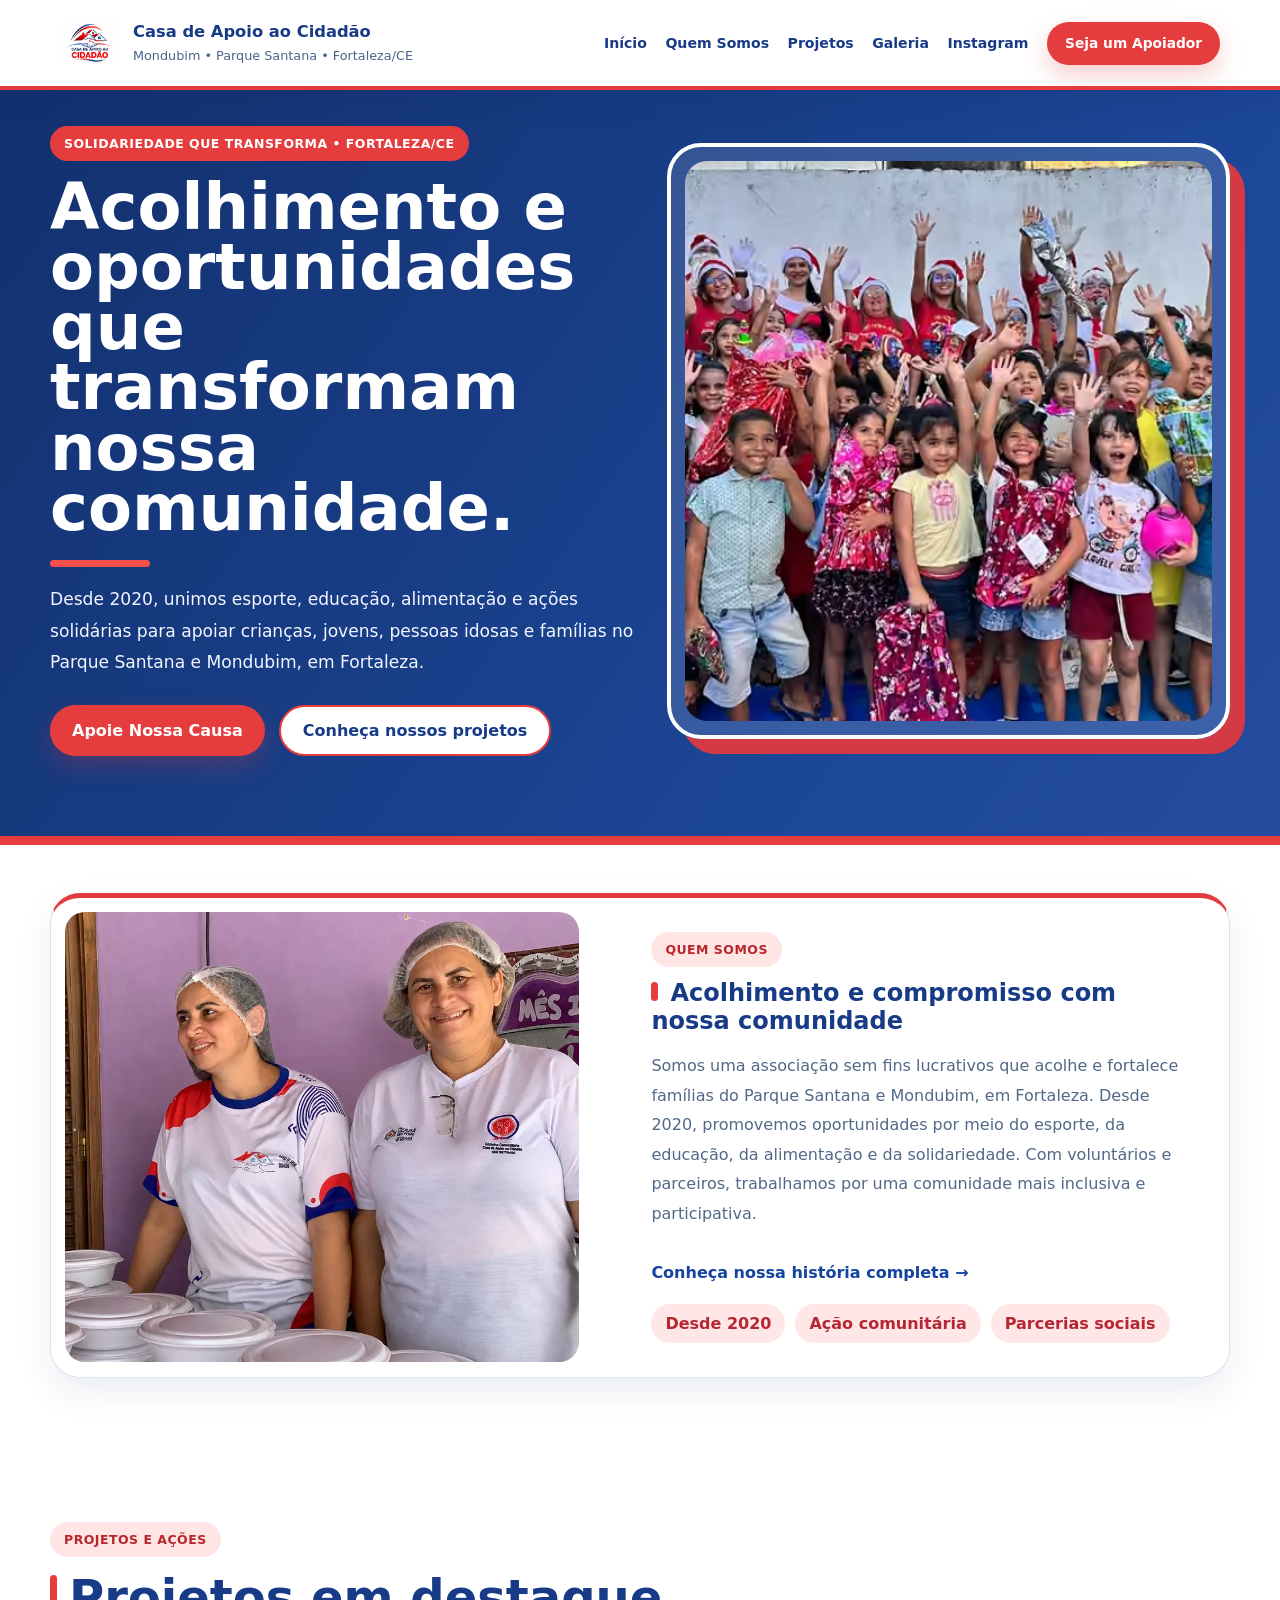
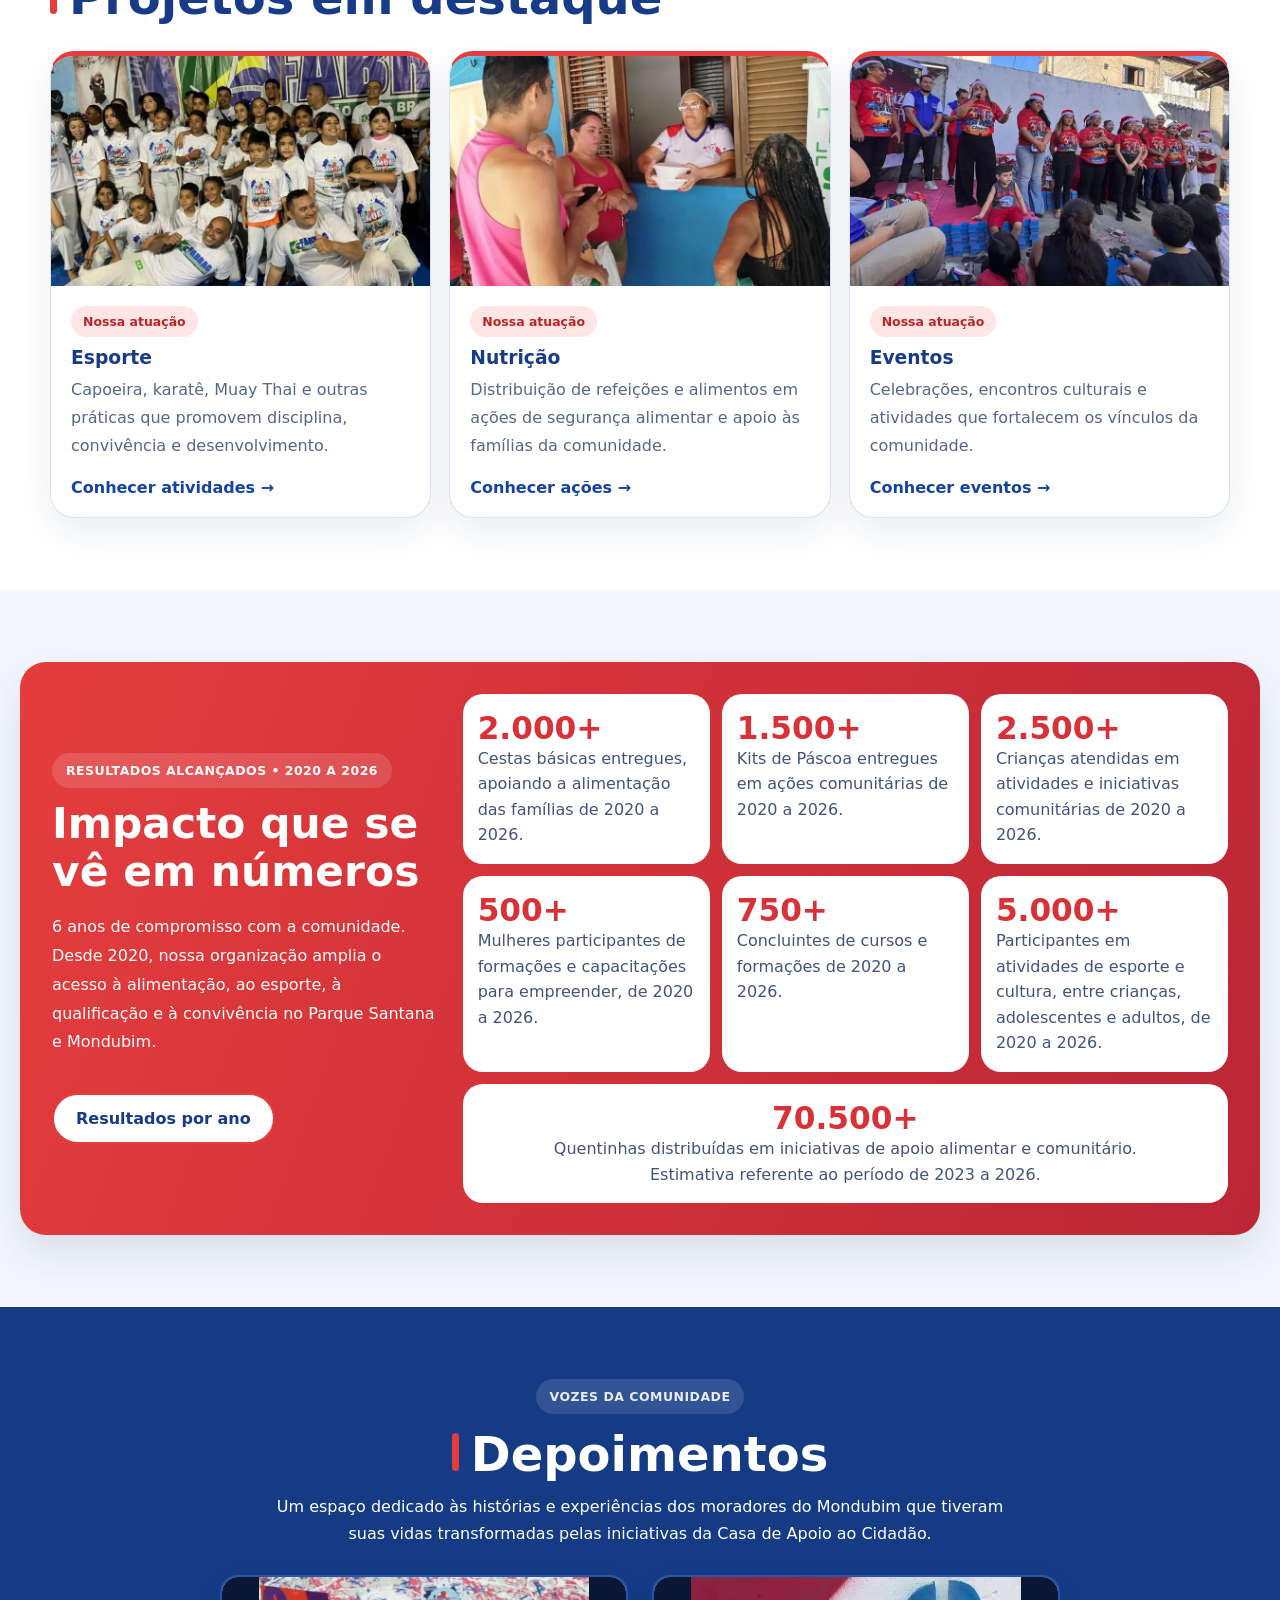
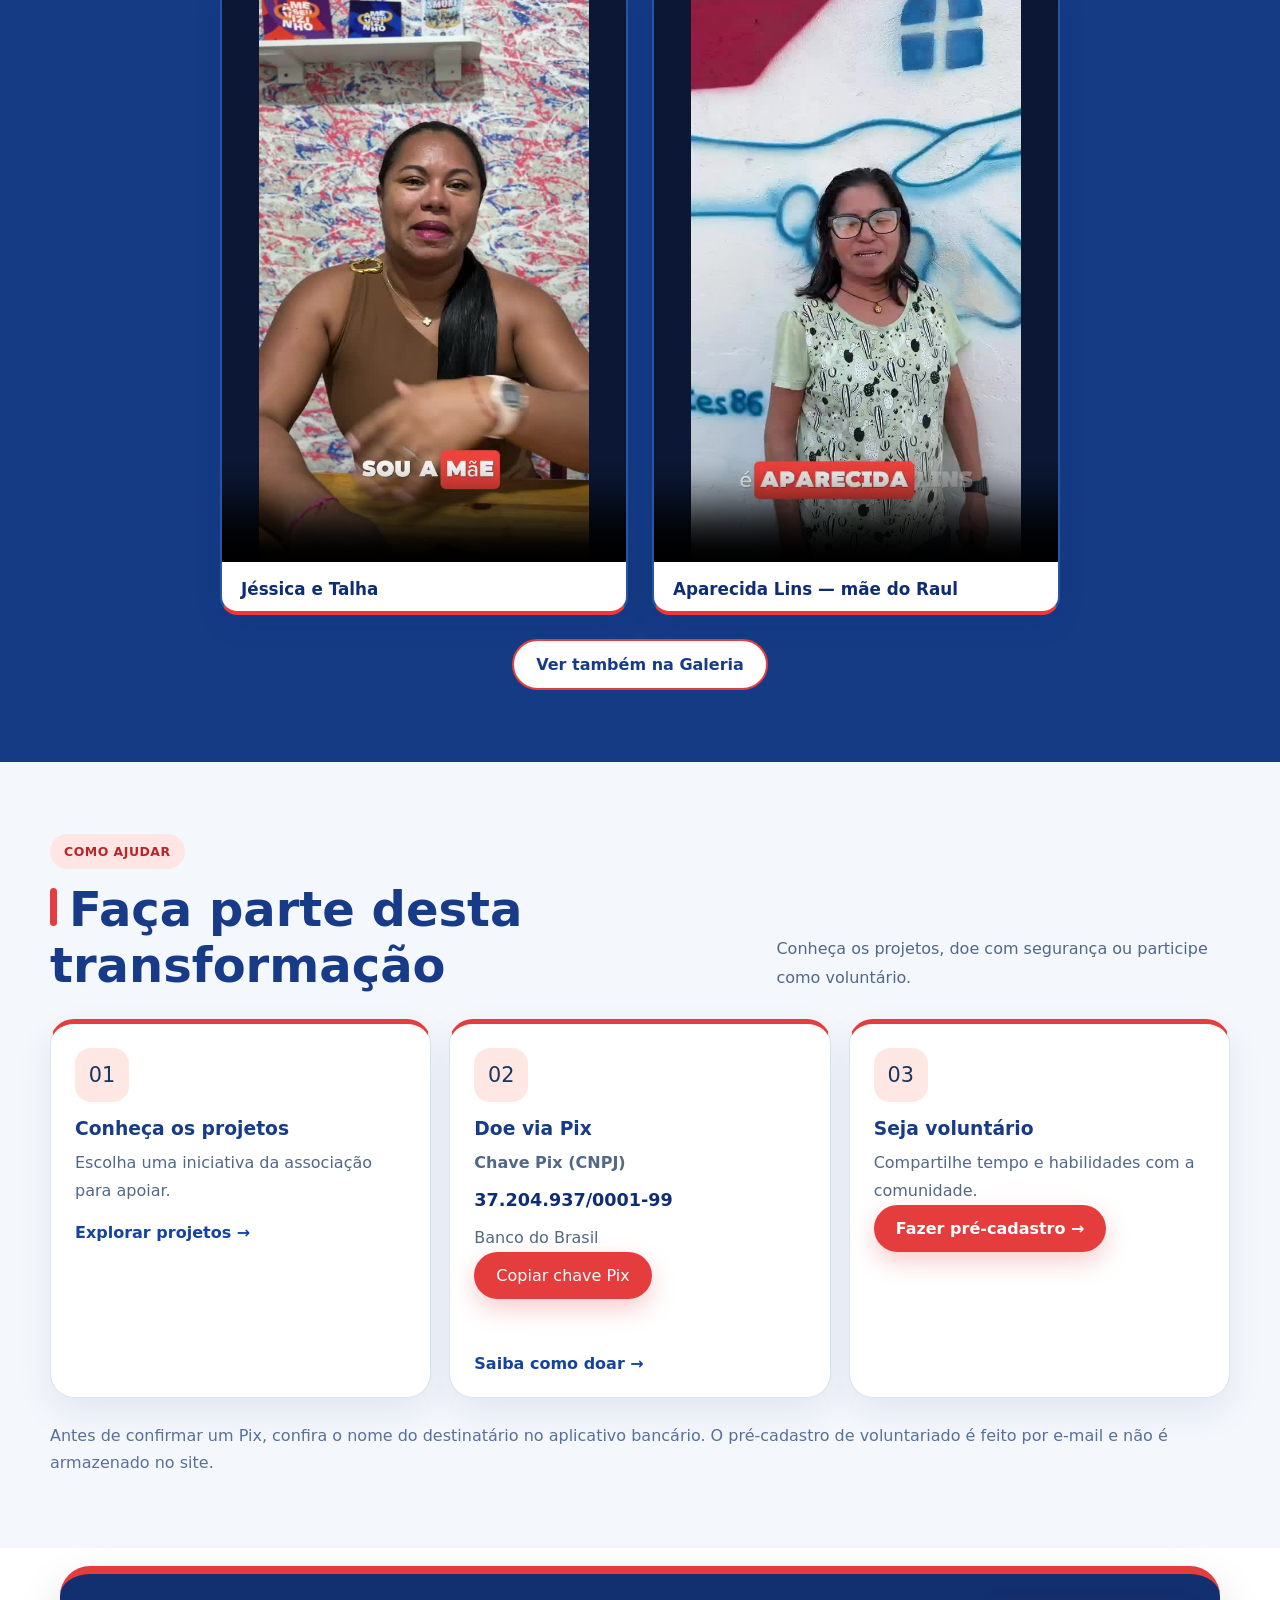
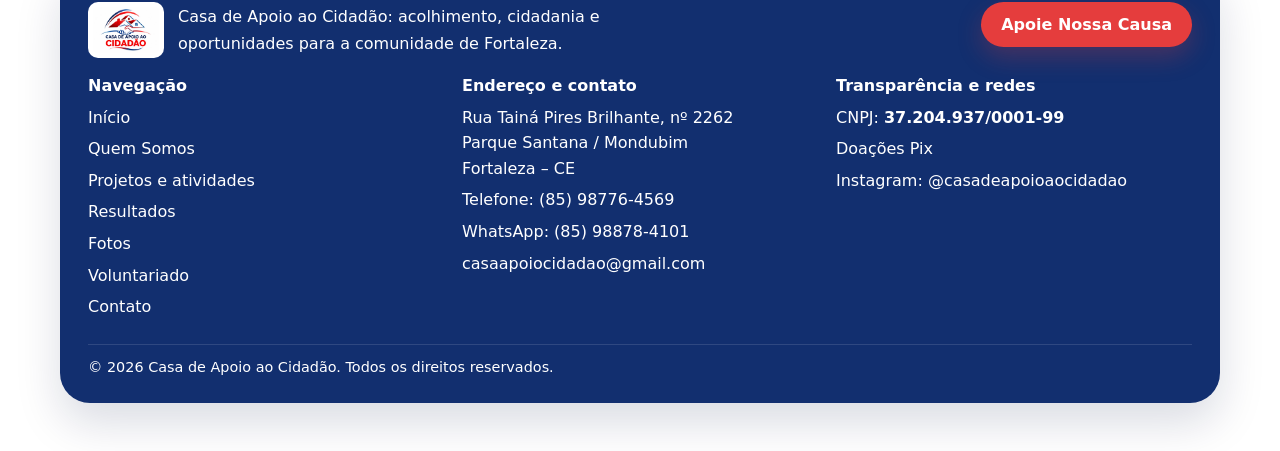
